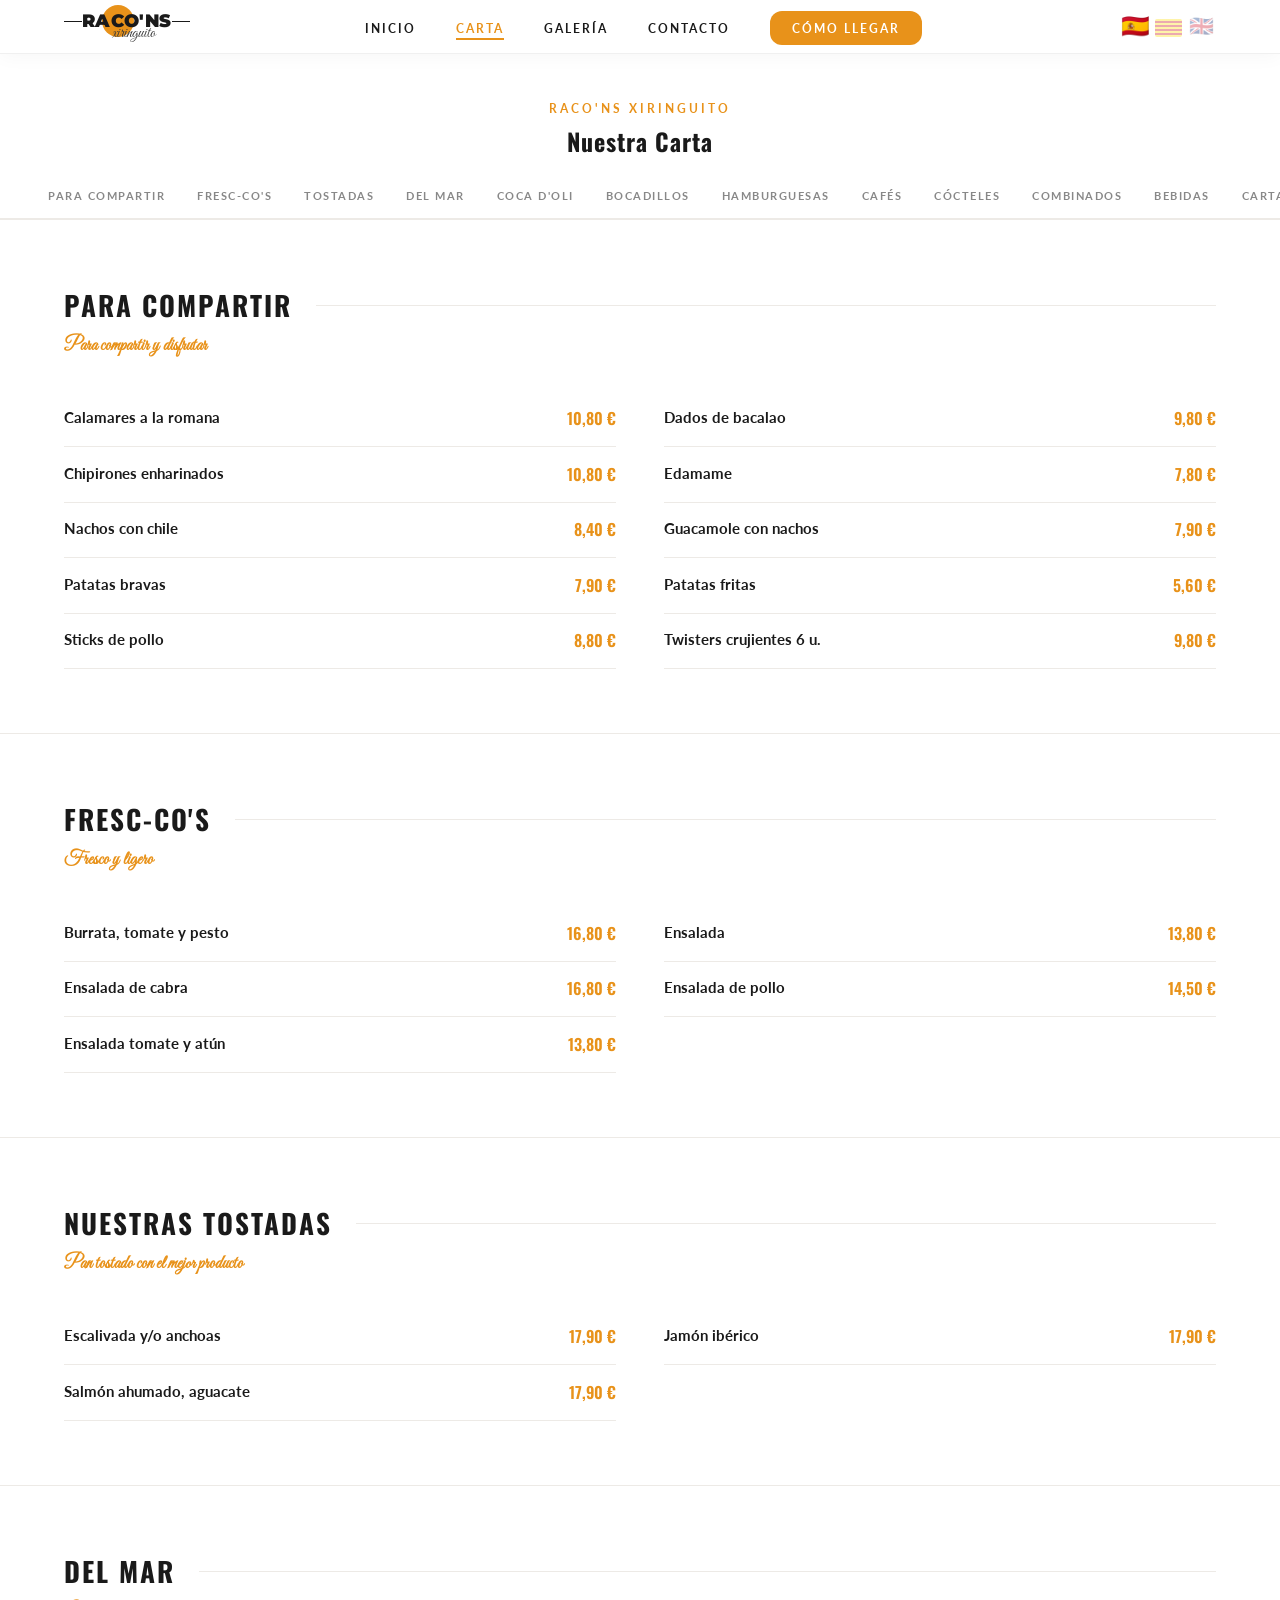
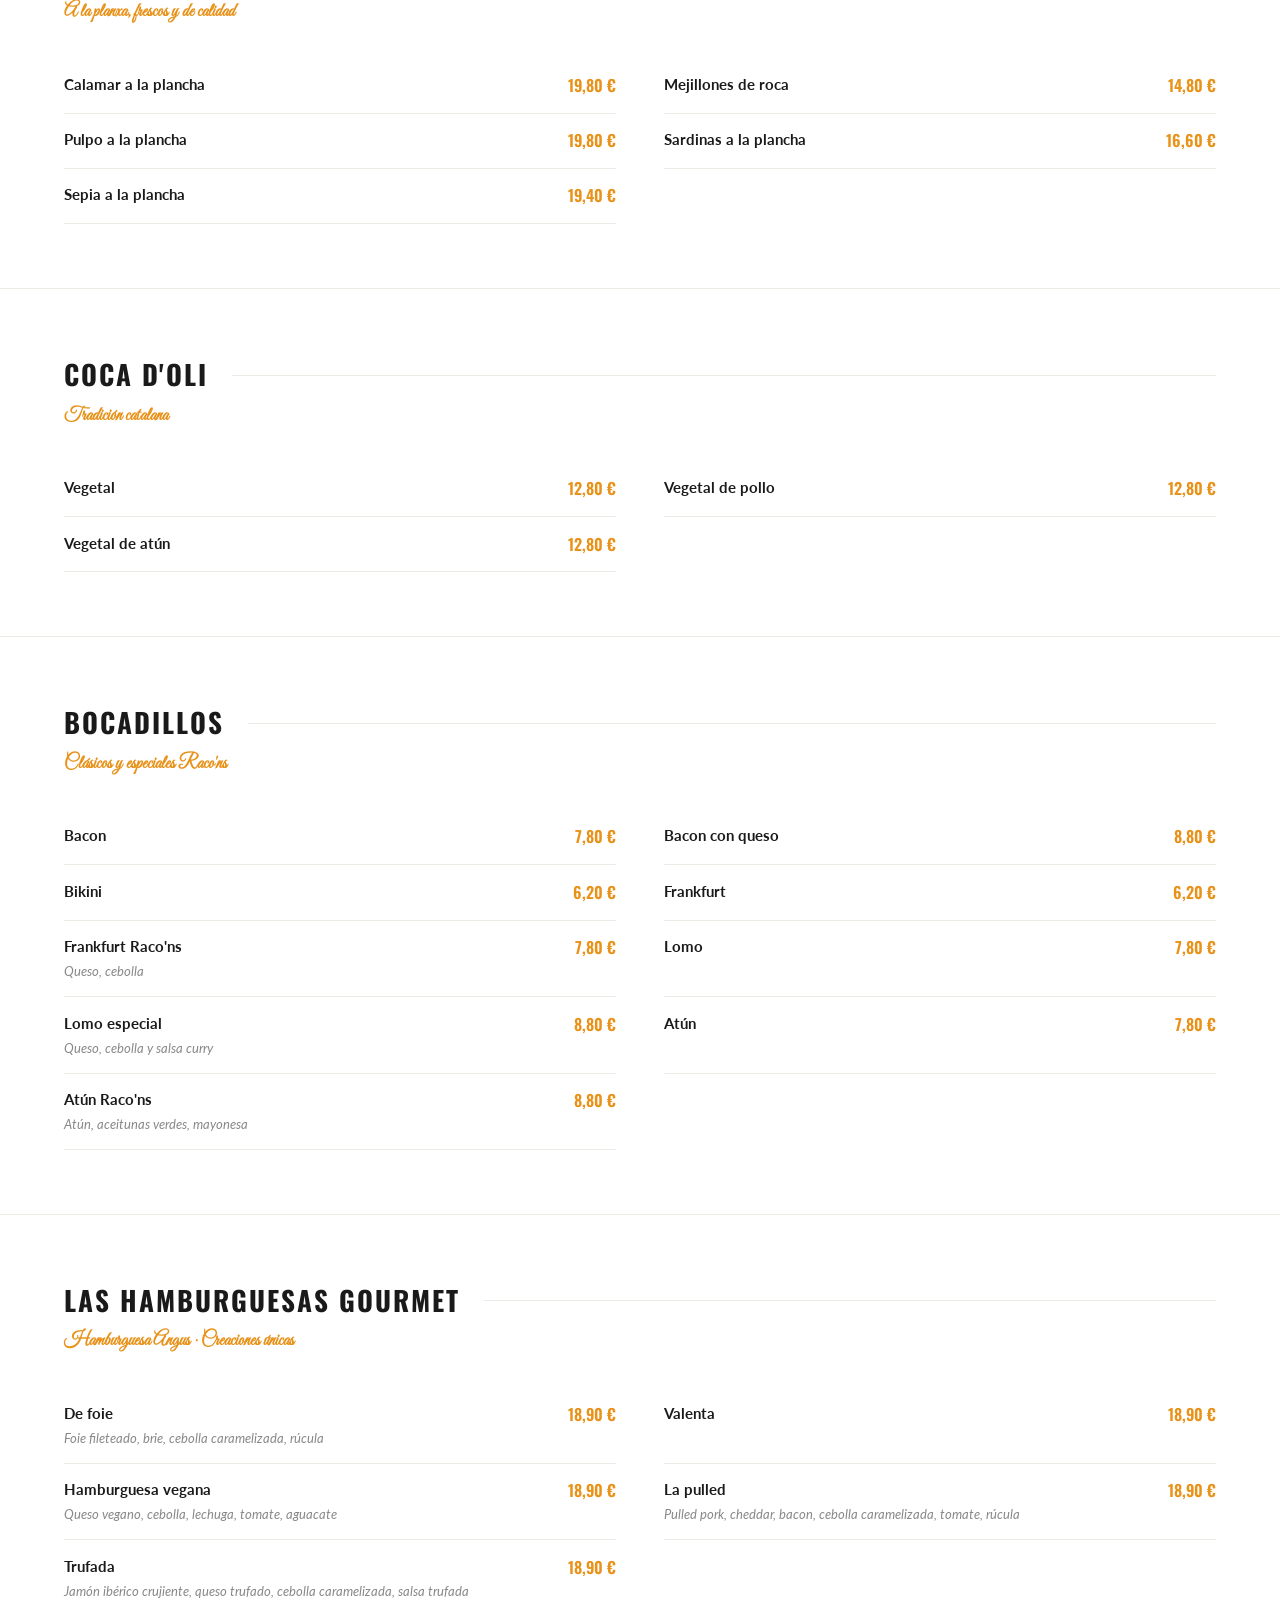
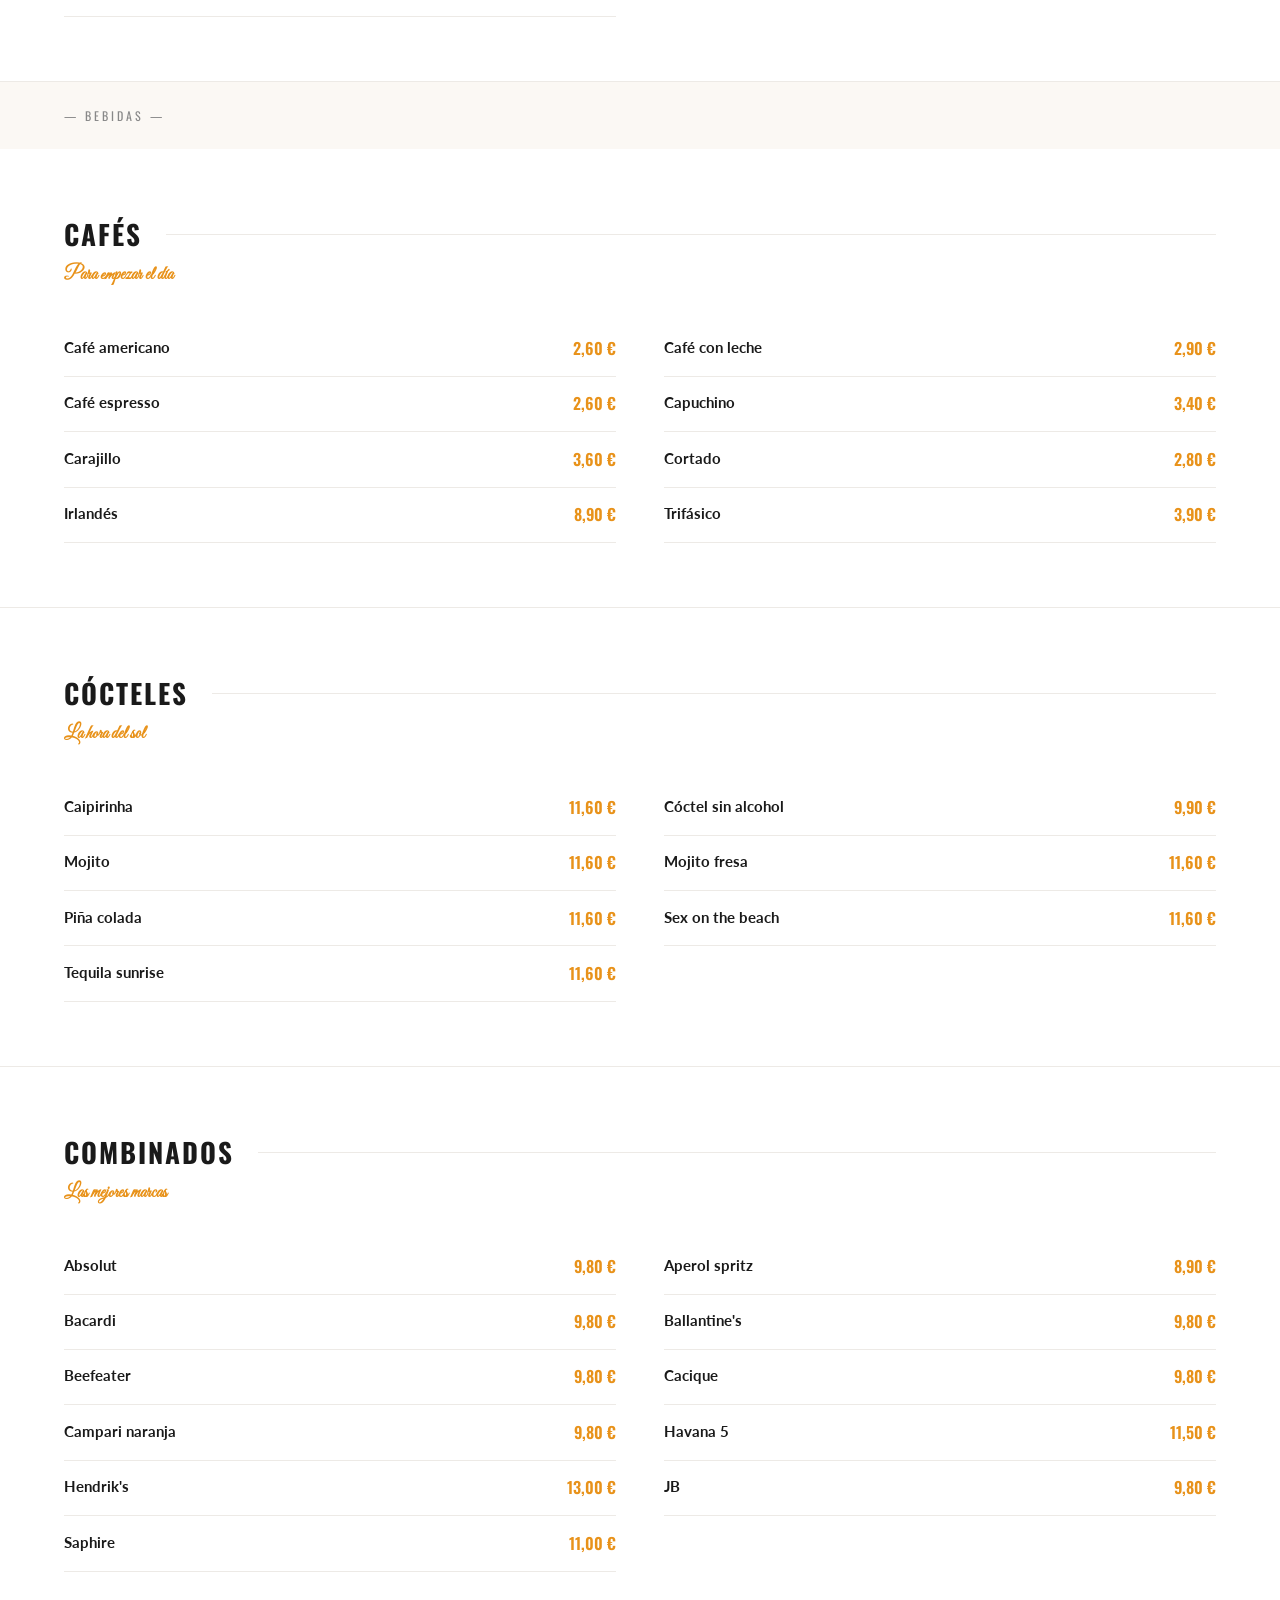
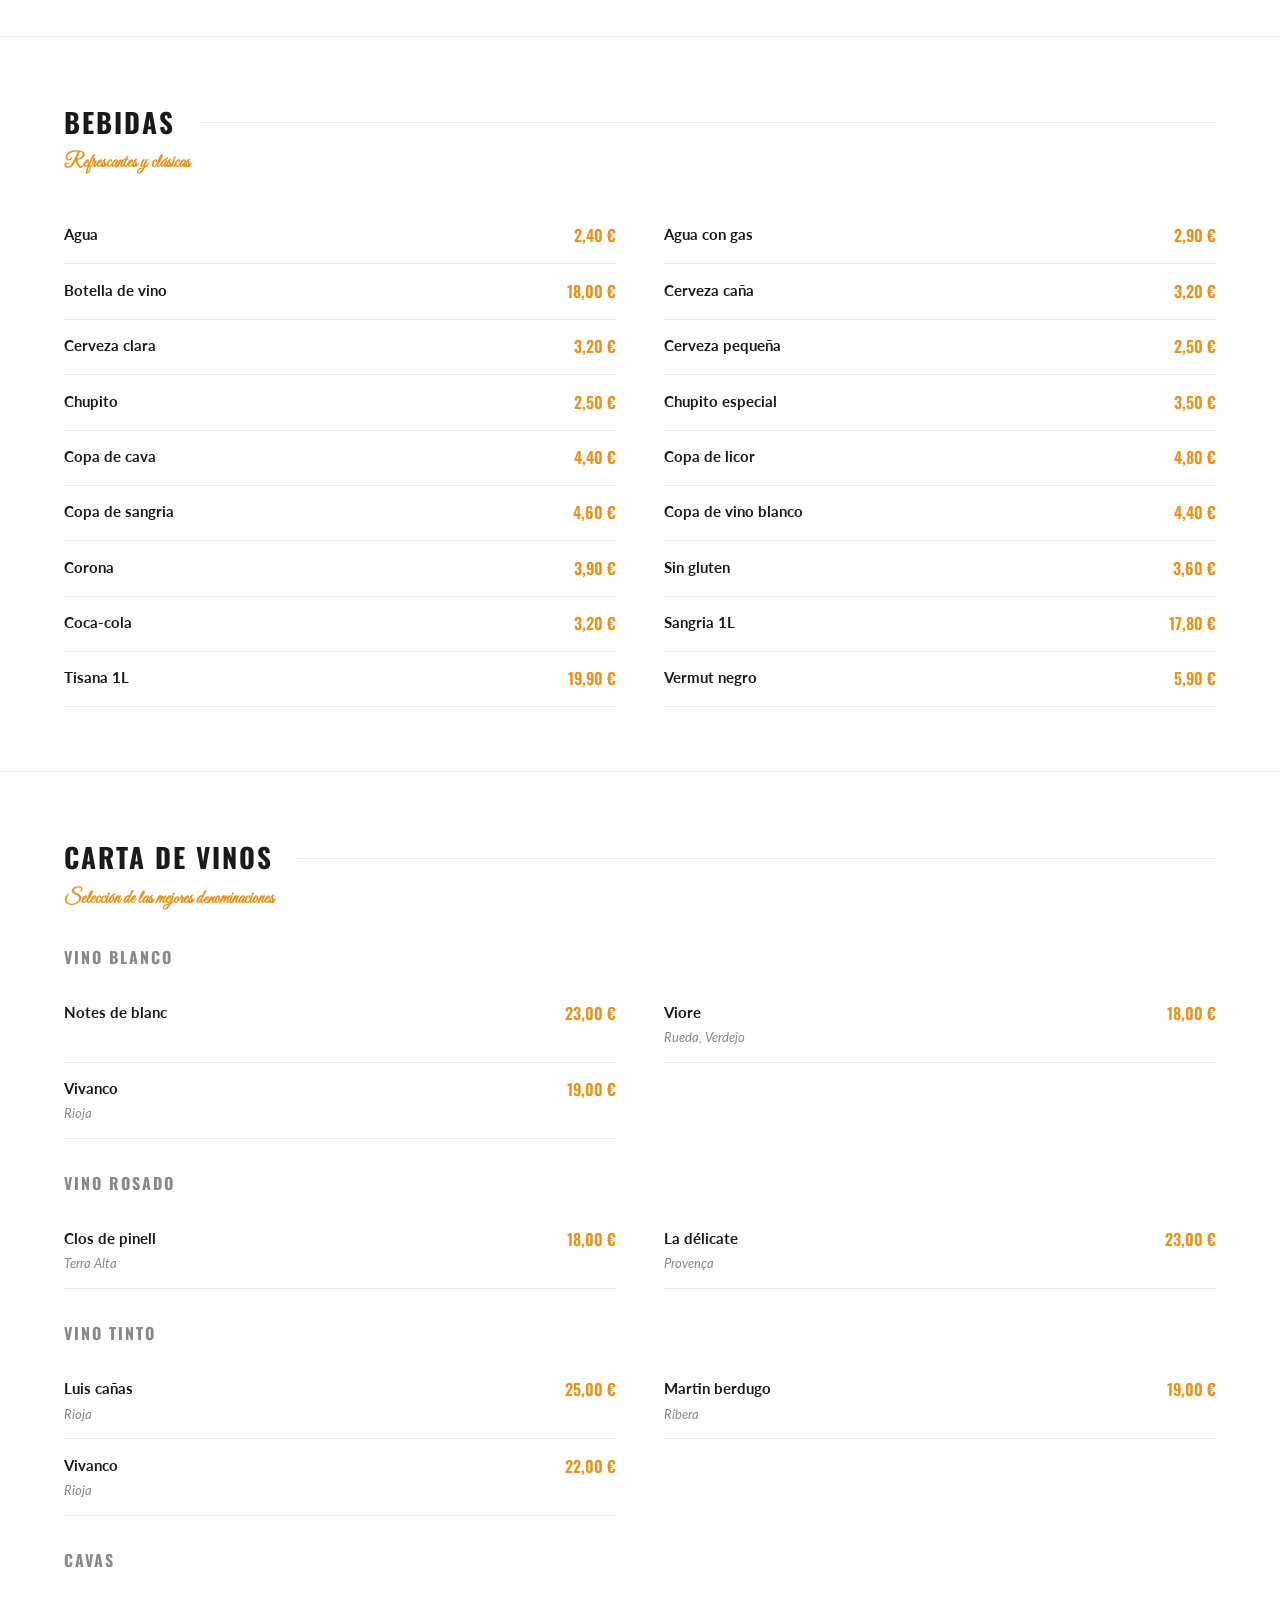
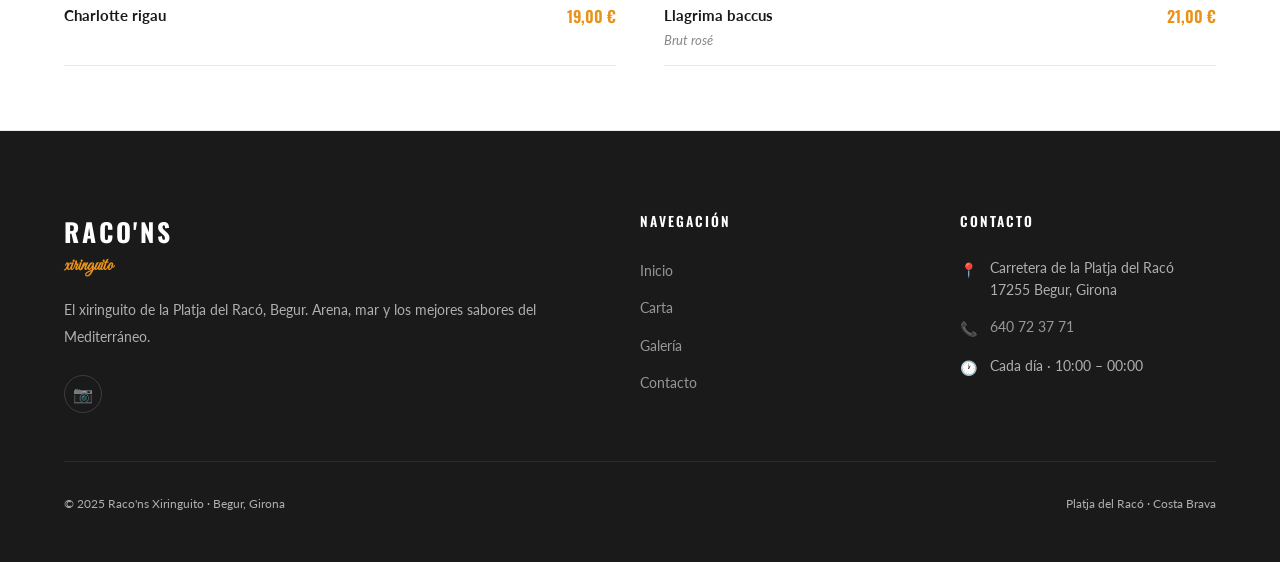
==== carta.html @ 947b493c "Initial commit — Raco'ns Xiringuito website 4-page static site: index, carta, galeria, contacto. ES/" ====
<!DOCTYPE html>
<html lang="es">
<head>
  <meta charset="UTF-8">
  <meta name="viewport" content="width=device-width, initial-scale=1.0">
  <title>Carta — Raco'ns Xiringuito · Begur</title>
  <meta name="description" content="Carta completa de Raco'ns Xiringuito. Del mar, hamburgueses gourmet, entrepans, còctels, vins i molt més.">
  <link rel="stylesheet" href="assets/css/styles.css">
  <link rel="icon" type="image/png" href="assets/img/logo.png">
</head>
<body data-page="carta">

  <!-- NAV -->
  <nav>
    <a href="index.html" class="nav-logo">
      <div class="logo-mark logo-mark-sm">
        <div class="lm-row">
          <span class="lm-line"></span>
          <span class="lm-name-wrap">
            <span class="lm-circle"></span>
            <span class="lm-name">RACO'NS</span>
          </span>
          <span class="lm-line"></span>
        </div>
        <span class="lm-sub">xiringuito</span>
      </div>
    </a>
    <ul class="nav-links">
      <li><a href="index.html" data-i18n="nav_inicio">Inicio</a></li>
      <li><a href="carta.html" class="active" data-i18n="nav_carta">Carta</a></li>
      <li><a href="galeria.html" data-i18n="nav_galeria">Galería</a></li>
      <li><a href="contacto.html" data-i18n="nav_contacto">Contacto</a></li>
      <li><a href="contacto.html" class="nav-cta" data-i18n="nav_llegar">Cómo llegar</a></li>
    </ul>
    <div class="lang-switcher">
      <button class="lang-btn active" data-lang="es" title="Español">🇪🇸</button>
      <button class="lang-btn" data-lang="ca" title="Català"><span class="flag-ca"></span></button>
      <button class="lang-btn" data-lang="en" title="English">🇬🇧</button>
    </div>
    <div class="hamburger">
      <span></span><span></span><span></span>
    </div>
  </nav>

  <!-- PAGE HEADER -->
  <div class="page-header">
    <span class="section-tag">Raco'ns Xiringuito</span>
    <h1 class="section-title" data-i18n="carta_title">Nuestra Carta</h1>
    <p class="section-desc" data-i18n="carta_desc">Cocina fresca, producto de calidad y el ambiente de la mejor playa de la Costa Brava.</p>
  </div>

  <!-- TABS -->
  <div class="carta-tabs-bar">
    <div class="carta-tabs-inner">
      <button class="carta-tab active" data-tab="compartir" data-i18n="tab_compartir">Para compartir</button>
      <button class="carta-tab" data-tab="frescos" data-i18n="tab_frescos">Fresc-co's</button>
      <button class="carta-tab" data-tab="torrades" data-i18n="tab_torrades">Tostadas</button>
      <button class="carta-tab" data-tab="del-mar" data-i18n="tab_delmar">Del Mar</button>
      <button class="carta-tab" data-tab="coca" data-i18n="tab_coca">Coca d'oli</button>
      <button class="carta-tab" data-tab="entrepans" data-i18n="tab_entrepans">Bocadillos</button>
      <button class="carta-tab" data-tab="hamburgueses" data-i18n="tab_hamburgueses">Hamburguesas</button>
      <button class="carta-tab" data-tab="cafes" data-i18n="tab_cafes">Cafés</button>
      <button class="carta-tab" data-tab="cocteles" data-i18n="tab_cocteles">Cócteles</button>
      <button class="carta-tab" data-tab="combinados" data-i18n="tab_combinados">Combinados</button>
      <button class="carta-tab" data-tab="bebidas" data-i18n="tab_bebidas">Bebidas</button>
      <button class="carta-tab" data-tab="vins" data-i18n="tab_vins">Carta de Vinos</button>
    </div>
  </div>

  <!-- CARTA BODY -->
  <div class="carta-body">

    <!-- PARA COMPARTIR -->
    <div class="carta-section" data-section="compartir" id="compartir">
      <div class="carta-section-header">
        <h2 class="carta-section-title" data-i18n="sec_compartir_title">Para compartir</h2>
        <p class="carta-section-sub" data-i18n="sec_compartir_sub">Para compartir y disfrutar</p>
      </div>
      <div class="carta-items">
        <div class="carta-item">
          <div class="carta-item-info"><p class="carta-item-name" data-i18n="fi_calamars_romana">Calamares a la romana</p></div>
          <span class="carta-item-price">10,80 €</span>
        </div>
        <div class="carta-item">
          <div class="carta-item-info"><p class="carta-item-name" data-i18n="fi_dados_bacalao">Dados de bacalao</p></div>
          <span class="carta-item-price">9,80 €</span>
        </div>
        <div class="carta-item">
          <div class="carta-item-info"><p class="carta-item-name" data-i18n="fi_chipirones">Chipirones enharinados</p></div>
          <span class="carta-item-price">10,80 €</span>
        </div>
        <div class="carta-item">
          <div class="carta-item-info"><p class="carta-item-name">Edamame</p></div>
          <span class="carta-item-price">7,80 €</span>
        </div>
        <div class="carta-item">
          <div class="carta-item-info"><p class="carta-item-name" data-i18n="fi_nachos_chile">Nachos con chile</p></div>
          <span class="carta-item-price">8,40 €</span>
        </div>
        <div class="carta-item">
          <div class="carta-item-info"><p class="carta-item-name" data-i18n="fi_guacamole">Guacamole con nachos</p></div>
          <span class="carta-item-price">7,90 €</span>
        </div>
        <div class="carta-item">
          <div class="carta-item-info"><p class="carta-item-name" data-i18n="fi_patates_braves">Patatas bravas</p></div>
          <span class="carta-item-price">7,90 €</span>
        </div>
        <div class="carta-item">
          <div class="carta-item-info"><p class="carta-item-name" data-i18n="fi_patates_fregides">Patatas fritas</p></div>
          <span class="carta-item-price">5,60 €</span>
        </div>
        <div class="carta-item">
          <div class="carta-item-info"><p class="carta-item-name" data-i18n="fi_sticks">Sticks de pollo</p></div>
          <span class="carta-item-price">8,80 €</span>
        </div>
        <div class="carta-item">
          <div class="carta-item-info"><p class="carta-item-name" data-i18n="fi_twisters">Twisters crujientes 6 u.</p></div>
          <span class="carta-item-price">9,80 €</span>
        </div>
      </div>
    </div>

    <!-- FRESC-CO'S -->
    <div class="carta-section" data-section="frescos" id="frescos">
      <div class="carta-section-header">
        <h2 class="carta-section-title" data-i18n="sec_frescos_title">Fresc-co's</h2>
        <p class="carta-section-sub" data-i18n="sec_frescos_sub">Fresco y ligero</p>
      </div>
      <div class="carta-items">
        <div class="carta-item">
          <div class="carta-item-info"><p class="carta-item-name" data-i18n="fi_burrata">Burrata, tomate y pesto</p></div>
          <span class="carta-item-price">16,80 €</span>
        </div>
        <div class="carta-item">
          <div class="carta-item-info"><p class="carta-item-name" data-i18n="fi_ensalada">Ensalada</p></div>
          <span class="carta-item-price">13,80 €</span>
        </div>
        <div class="carta-item">
          <div class="carta-item-info"><p class="carta-item-name" data-i18n="fi_ensalada_cabra">Ensalada de cabra</p></div>
          <span class="carta-item-price">16,80 €</span>
        </div>
        <div class="carta-item">
          <div class="carta-item-info"><p class="carta-item-name" data-i18n="fi_ensalada_pollo">Ensalada de pollo</p></div>
          <span class="carta-item-price">14,50 €</span>
        </div>
        <div class="carta-item">
          <div class="carta-item-info"><p class="carta-item-name" data-i18n="fi_ensalada_atun">Ensalada tomate y atún</p></div>
          <span class="carta-item-price">13,80 €</span>
        </div>
      </div>
    </div>

    <!-- TORRADES -->
    <div class="carta-section" data-section="torrades" id="torrades">
      <div class="carta-section-header">
        <h2 class="carta-section-title" data-i18n="sec_torrades_title">Nuestras tostadas</h2>
        <p class="carta-section-sub" data-i18n="sec_torrades_sub">Pan tostado con el mejor producto</p>
      </div>
      <div class="carta-items">
        <div class="carta-item">
          <div class="carta-item-info"><p class="carta-item-name" data-i18n="fi_escalivada">Escalivada y/o anchoas</p></div>
          <span class="carta-item-price">17,90 €</span>
        </div>
        <div class="carta-item">
          <div class="carta-item-info"><p class="carta-item-name" data-i18n="fi_pernil">Jamón ibérico</p></div>
          <span class="carta-item-price">17,90 €</span>
        </div>
        <div class="carta-item">
          <div class="carta-item-info"><p class="carta-item-name" data-i18n="fi_salmo">Salmón ahumado, aguacate</p></div>
          <span class="carta-item-price">17,90 €</span>
        </div>
      </div>
    </div>

    <!-- DEL MAR -->
    <div class="carta-section" data-section="del-mar" id="del-mar">
      <div class="carta-section-header">
        <h2 class="carta-section-title" data-i18n="sec_delmar_title">Del Mar</h2>
        <p class="carta-section-sub" data-i18n="sec_delmar_sub">A la planxa, frescos y de calidad</p>
      </div>
      <div class="carta-items">
        <div class="carta-item">
          <div class="carta-item-info"><p class="carta-item-name" data-i18n="fi_calamar_planxa">Calamar a la plancha</p></div>
          <span class="carta-item-price">19,80 €</span>
        </div>
        <div class="carta-item">
          <div class="carta-item-info"><p class="carta-item-name" data-i18n="fi_musclos">Mejillones de roca</p></div>
          <span class="carta-item-price">14,80 €</span>
        </div>
        <div class="carta-item">
          <div class="carta-item-info"><p class="carta-item-name" data-i18n="fi_pop">Pulpo a la plancha</p></div>
          <span class="carta-item-price">19,80 €</span>
        </div>
        <div class="carta-item">
          <div class="carta-item-info"><p class="carta-item-name" data-i18n="fi_sardines">Sardinas a la plancha</p></div>
          <span class="carta-item-price">16,60 €</span>
        </div>
        <div class="carta-item">
          <div class="carta-item-info"><p class="carta-item-name" data-i18n="fi_sepia">Sepia a la plancha</p></div>
          <span class="carta-item-price">19,40 €</span>
        </div>
      </div>
    </div>

    <!-- COCA D'OLI -->
    <div class="carta-section" data-section="coca" id="coca">
      <div class="carta-section-header">
        <h2 class="carta-section-title" data-i18n="sec_coca_title">Coca d'oli</h2>
        <p class="carta-section-sub" data-i18n="sec_coca_sub">Tradición catalana</p>
      </div>
      <div class="carta-items">
        <div class="carta-item">
          <div class="carta-item-info"><p class="carta-item-name">Vegetal</p></div>
          <span class="carta-item-price">12,80 €</span>
        </div>
        <div class="carta-item">
          <div class="carta-item-info"><p class="carta-item-name" data-i18n="fi_coca_pollastre">Vegetal de pollo</p></div>
          <span class="carta-item-price">12,80 €</span>
        </div>
        <div class="carta-item">
          <div class="carta-item-info"><p class="carta-item-name" data-i18n="fi_coca_atun">Vegetal de atún</p></div>
          <span class="carta-item-price">12,80 €</span>
        </div>
      </div>
    </div>

    <!-- BOCADILLOS -->
    <div class="carta-section" data-section="entrepans" id="entrepans">
      <div class="carta-section-header">
        <h2 class="carta-section-title" data-i18n="sec_entrepans_title">Bocadillos</h2>
        <p class="carta-section-sub" data-i18n="sec_entrepans_sub">Clásicos y especiales Raco'ns</p>
      </div>
      <div class="carta-items">
        <div class="carta-item">
          <div class="carta-item-info"><p class="carta-item-name" data-i18n="fi_baco">Bacon</p></div>
          <span class="carta-item-price">7,80 €</span>
        </div>
        <div class="carta-item">
          <div class="carta-item-info"><p class="carta-item-name" data-i18n="fi_baco_formatge">Bacon con queso</p></div>
          <span class="carta-item-price">8,80 €</span>
        </div>
        <div class="carta-item">
          <div class="carta-item-info"><p class="carta-item-name">Bikini</p></div>
          <span class="carta-item-price">6,20 €</span>
        </div>
        <div class="carta-item">
          <div class="carta-item-info"><p class="carta-item-name">Frankfurt</p></div>
          <span class="carta-item-price">6,20 €</span>
        </div>
        <div class="carta-item">
          <div class="carta-item-info">
            <p class="carta-item-name">Frankfurt Raco'ns</p>
            <p class="carta-item-desc" data-i18n="fd_frankfurt_racoons">Queso, cebolla</p>
          </div>
          <span class="carta-item-price">7,80 €</span>
        </div>
        <div class="carta-item">
          <div class="carta-item-info"><p class="carta-item-name" data-i18n="fi_llom">Lomo</p></div>
          <span class="carta-item-price">7,80 €</span>
        </div>
        <div class="carta-item">
          <div class="carta-item-info">
            <p class="carta-item-name" data-i18n="fi_llom_especial">Lomo especial</p>
            <p class="carta-item-desc" data-i18n="fd_llom_especial">Queso, cebolla y salsa curry</p>
          </div>
          <span class="carta-item-price">8,80 €</span>
        </div>
        <div class="carta-item">
          <div class="carta-item-info"><p class="carta-item-name" data-i18n="fi_tonyina">Atún</p></div>
          <span class="carta-item-price">7,80 €</span>
        </div>
        <div class="carta-item">
          <div class="carta-item-info">
            <p class="carta-item-name" data-i18n="fi_tonyina_racoons">Atún Raco'ns</p>
            <p class="carta-item-desc" data-i18n="fd_tonyina_racoons">Atún, aceitunas verdes, mayonesa</p>
          </div>
          <span class="carta-item-price">8,80 €</span>
        </div>
      </div>
    </div>

    <!-- HAMBURGUESAS GOURMET -->
    <div class="carta-section" data-section="hamburgueses" id="hamburgueses">
      <div class="carta-section-header">
        <h2 class="carta-section-title" data-i18n="sec_hamburgueses_title">Las hamburguesas gourmet</h2>
        <p class="carta-section-sub" data-i18n="sec_hamburgueses_sub">Hamburguesa Angus · Creaciones únicas</p>
      </div>
      <div class="carta-items">
        <div class="carta-item">
          <div class="carta-item-info">
            <p class="carta-item-name">De foie</p>
            <p class="carta-item-desc" data-i18n="fd_foie">Foie fileteado, brie, cebolla caramelizada, rúcula</p>
          </div>
          <span class="carta-item-price">18,90 €</span>
        </div>
        <div class="carta-item">
          <div class="carta-item-info"><p class="carta-item-name">Valenta</p></div>
          <span class="carta-item-price">18,90 €</span>
        </div>
        <div class="carta-item">
          <div class="carta-item-info">
            <p class="carta-item-name" data-i18n="fi_vegana">Hamburguesa vegana</p>
            <p class="carta-item-desc" data-i18n="fd_vegana">Queso vegano, cebolla, lechuga, tomate, aguacate</p>
          </div>
          <span class="carta-item-price">18,90 €</span>
        </div>
        <div class="carta-item">
          <div class="carta-item-info">
            <p class="carta-item-name">La pulled</p>
            <p class="carta-item-desc" data-i18n="fd_pulled">Pulled pork, cheddar, bacon, cebolla caramelizada, tomate, rúcula</p>
          </div>
          <span class="carta-item-price">18,90 €</span>
        </div>
        <div class="carta-item">
          <div class="carta-item-info">
            <p class="carta-item-name">Trufada</p>
            <p class="carta-item-desc" data-i18n="fd_trufada">Jamón ibérico crujiente, queso trufado, cebolla caramelizada, salsa trufada</p>
          </div>
          <span class="carta-item-price">18,90 €</span>
        </div>
      </div>
    </div>

    <!-- SEPARADOR -->
    <div class="carta-divider" data-i18n="carta_divider">— Bebidas —</div>

    <!-- CAFÉS -->
    <div class="carta-section" data-section="cafes" id="cafes">
      <div class="carta-section-header">
        <h2 class="carta-section-title" data-i18n="sec_cafes_title">Cafés</h2>
        <p class="carta-section-sub" data-i18n="sec_cafes_sub">Para empezar el día</p>
      </div>
      <div class="carta-items">
        <div class="carta-item">
          <div class="carta-item-info"><p class="carta-item-name">Café americano</p></div>
          <span class="carta-item-price">2,60 €</span>
        </div>
        <div class="carta-item">
          <div class="carta-item-info"><p class="carta-item-name" data-i18n="fi_cafe_leche">Café con leche</p></div>
          <span class="carta-item-price">2,90 €</span>
        </div>
        <div class="carta-item">
          <div class="carta-item-info"><p class="carta-item-name">Café espresso</p></div>
          <span class="carta-item-price">2,60 €</span>
        </div>
        <div class="carta-item">
          <div class="carta-item-info"><p class="carta-item-name" data-i18n="fi_capuchino">Capuchino</p></div>
          <span class="carta-item-price">3,40 €</span>
        </div>
        <div class="carta-item">
          <div class="carta-item-info"><p class="carta-item-name">Carajillo</p></div>
          <span class="carta-item-price">3,60 €</span>
        </div>
        <div class="carta-item">
          <div class="carta-item-info"><p class="carta-item-name">Cortado</p></div>
          <span class="carta-item-price">2,80 €</span>
        </div>
        <div class="carta-item">
          <div class="carta-item-info"><p class="carta-item-name" data-i18n="fi_irlandes">Irlandés</p></div>
          <span class="carta-item-price">8,90 €</span>
        </div>
        <div class="carta-item">
          <div class="carta-item-info"><p class="carta-item-name" data-i18n="fi_trifasic">Trifásico</p></div>
          <span class="carta-item-price">3,90 €</span>
        </div>
      </div>
    </div>

    <!-- CÓCTELES -->
    <div class="carta-section" data-section="cocteles" id="cocteles">
      <div class="carta-section-header">
        <h2 class="carta-section-title" data-i18n="sec_cocteles_title">Cócteles</h2>
        <p class="carta-section-sub" data-i18n="sec_cocteles_sub">La hora del sol</p>
      </div>
      <div class="carta-items">
        <div class="carta-item">
          <div class="carta-item-info"><p class="carta-item-name">Caipirinha</p></div>
          <span class="carta-item-price">11,60 €</span>
        </div>
        <div class="carta-item">
          <div class="carta-item-info"><p class="carta-item-name" data-i18n="fi_coctel_sa">Cóctel sin alcohol</p></div>
          <span class="carta-item-price">9,90 €</span>
        </div>
        <div class="carta-item">
          <div class="carta-item-info"><p class="carta-item-name">Mojito</p></div>
          <span class="carta-item-price">11,60 €</span>
        </div>
        <div class="carta-item">
          <div class="carta-item-info"><p class="carta-item-name" data-i18n="fi_mojito_fresa">Mojito fresa</p></div>
          <span class="carta-item-price">11,60 €</span>
        </div>
        <div class="carta-item">
          <div class="carta-item-info"><p class="carta-item-name">Piña colada</p></div>
          <span class="carta-item-price">11,60 €</span>
        </div>
        <div class="carta-item">
          <div class="carta-item-info"><p class="carta-item-name">Sex on the beach</p></div>
          <span class="carta-item-price">11,60 €</span>
        </div>
        <div class="carta-item">
          <div class="carta-item-info"><p class="carta-item-name">Tequila sunrise</p></div>
          <span class="carta-item-price">11,60 €</span>
        </div>
      </div>
    </div>

    <!-- COMBINADOS -->
    <div class="carta-section" data-section="combinados" id="combinados">
      <div class="carta-section-header">
        <h2 class="carta-section-title" data-i18n="sec_combinados_title">Combinados</h2>
        <p class="carta-section-sub" data-i18n="sec_combinados_sub">Las mejores marcas</p>
      </div>
      <div class="carta-items">
        <div class="carta-item">
          <div class="carta-item-info"><p class="carta-item-name">Absolut</p></div>
          <span class="carta-item-price">9,80 €</span>
        </div>
        <div class="carta-item">
          <div class="carta-item-info"><p class="carta-item-name">Aperol spritz</p></div>
          <span class="carta-item-price">8,90 €</span>
        </div>
        <div class="carta-item">
          <div class="carta-item-info"><p class="carta-item-name">Bacardi</p></div>
          <span class="carta-item-price">9,80 €</span>
        </div>
        <div class="carta-item">
          <div class="carta-item-info"><p class="carta-item-name">Ballantine's</p></div>
          <span class="carta-item-price">9,80 €</span>
        </div>
        <div class="carta-item">
          <div class="carta-item-info"><p class="carta-item-name">Beefeater</p></div>
          <span class="carta-item-price">9,80 €</span>
        </div>
        <div class="carta-item">
          <div class="carta-item-info"><p class="carta-item-name">Cacique</p></div>
          <span class="carta-item-price">9,80 €</span>
        </div>
        <div class="carta-item">
          <div class="carta-item-info"><p class="carta-item-name" data-i18n="fi_campari">Campari naranja</p></div>
          <span class="carta-item-price">9,80 €</span>
        </div>
        <div class="carta-item">
          <div class="carta-item-info"><p class="carta-item-name">Havana 5</p></div>
          <span class="carta-item-price">11,50 €</span>
        </div>
        <div class="carta-item">
          <div class="carta-item-info"><p class="carta-item-name">Hendrik's</p></div>
          <span class="carta-item-price">13,00 €</span>
        </div>
        <div class="carta-item">
          <div class="carta-item-info"><p class="carta-item-name">JB</p></div>
          <span class="carta-item-price">9,80 €</span>
        </div>
        <div class="carta-item">
          <div class="carta-item-info"><p class="carta-item-name">Saphire</p></div>
          <span class="carta-item-price">11,00 €</span>
        </div>
      </div>
    </div>

    <!-- BEBIDAS -->
    <div class="carta-section" data-section="bebidas" id="bebidas">
      <div class="carta-section-header">
        <h2 class="carta-section-title" data-i18n="sec_bebidas_title">Bebidas</h2>
        <p class="carta-section-sub" data-i18n="sec_bebidas_sub">Refrescantes y clásicas</p>
      </div>
      <div class="carta-items">
        <div class="carta-item">
          <div class="carta-item-info"><p class="carta-item-name" data-i18n="fi_agua">Agua</p></div>
          <span class="carta-item-price">2,40 €</span>
        </div>
        <div class="carta-item">
          <div class="carta-item-info"><p class="carta-item-name" data-i18n="fi_agua_gas">Agua con gas</p></div>
          <span class="carta-item-price">2,90 €</span>
        </div>
        <div class="carta-item">
          <div class="carta-item-info"><p class="carta-item-name" data-i18n="fi_botella_vino">Botella de vino</p></div>
          <span class="carta-item-price">18,00 €</span>
        </div>
        <div class="carta-item">
          <div class="carta-item-info"><p class="carta-item-name" data-i18n="fi_cerveza_canya">Cerveza caña</p></div>
          <span class="carta-item-price">3,20 €</span>
        </div>
        <div class="carta-item">
          <div class="carta-item-info"><p class="carta-item-name" data-i18n="fi_cerveza_clara">Cerveza clara</p></div>
          <span class="carta-item-price">3,20 €</span>
        </div>
        <div class="carta-item">
          <div class="carta-item-info"><p class="carta-item-name" data-i18n="fi_cerveza_pequena">Cerveza pequeña</p></div>
          <span class="carta-item-price">2,50 €</span>
        </div>
        <div class="carta-item">
          <div class="carta-item-info"><p class="carta-item-name" data-i18n="fi_chupito">Chupito</p></div>
          <span class="carta-item-price">2,50 €</span>
        </div>
        <div class="carta-item">
          <div class="carta-item-info"><p class="carta-item-name" data-i18n="fi_chupito_especial">Chupito especial</p></div>
          <span class="carta-item-price">3,50 €</span>
        </div>
        <div class="carta-item">
          <div class="carta-item-info"><p class="carta-item-name">Copa de cava</p></div>
          <span class="carta-item-price">4,40 €</span>
        </div>
        <div class="carta-item">
          <div class="carta-item-info"><p class="carta-item-name">Copa de licor</p></div>
          <span class="carta-item-price">4,80 €</span>
        </div>
        <div class="carta-item">
          <div class="carta-item-info"><p class="carta-item-name">Copa de sangria</p></div>
          <span class="carta-item-price">4,60 €</span>
        </div>
        <div class="carta-item">
          <div class="carta-item-info"><p class="carta-item-name" data-i18n="fi_copa_vi">Copa de vino blanco</p></div>
          <span class="carta-item-price">4,40 €</span>
        </div>
        <div class="carta-item">
          <div class="carta-item-info"><p class="carta-item-name">Corona</p></div>
          <span class="carta-item-price">3,90 €</span>
        </div>
        <div class="carta-item">
          <div class="carta-item-info"><p class="carta-item-name" data-i18n="fi_sin_gluten">Sin gluten</p></div>
          <span class="carta-item-price">3,60 €</span>
        </div>
        <div class="carta-item">
          <div class="carta-item-info"><p class="carta-item-name">Coca-cola</p></div>
          <span class="carta-item-price">3,20 €</span>
        </div>
        <div class="carta-item">
          <div class="carta-item-info"><p class="carta-item-name">Sangria 1L</p></div>
          <span class="carta-item-price">17,80 €</span>
        </div>
        <div class="carta-item">
          <div class="carta-item-info"><p class="carta-item-name" data-i18n="fi_tisana">Tisana 1L</p></div>
          <span class="carta-item-price">19,90 €</span>
        </div>
        <div class="carta-item">
          <div class="carta-item-info"><p class="carta-item-name" data-i18n="fi_vermut">Vermut negro</p></div>
          <span class="carta-item-price">5,90 €</span>
        </div>
      </div>
    </div>

    <!-- CARTA DE VINOS -->
    <div class="carta-section" data-section="vins" id="vins">
      <div class="carta-section-header">
        <h2 class="carta-section-title" data-i18n="sec_vins_title">Carta de Vinos</h2>
        <p class="carta-section-sub" data-i18n="sec_vins_sub">Selección de las mejores denominaciones</p>
      </div>

      <h3 style="font-family:'Oswald',sans-serif;font-size:1rem;letter-spacing:2px;text-transform:uppercase;color:var(--gray);margin-bottom:1rem;" data-i18n="wine_blanco">Vino Blanco</h3>
      <div class="carta-items" style="margin-bottom:2rem;">
        <div class="carta-item">
          <div class="carta-item-info"><p class="carta-item-name">Notes de blanc</p></div>
          <span class="carta-item-price">23,00 €</span>
        </div>
        <div class="carta-item">
          <div class="carta-item-info">
            <p class="carta-item-name">Viore</p>
            <p class="carta-item-desc">Rueda, Verdejo</p>
          </div>
          <span class="carta-item-price">18,00 €</span>
        </div>
        <div class="carta-item">
          <div class="carta-item-info">
            <p class="carta-item-name">Vivanco</p>
            <p class="carta-item-desc">Rioja</p>
          </div>
          <span class="carta-item-price">19,00 €</span>
        </div>
      </div>

      <h3 style="font-family:'Oswald',sans-serif;font-size:1rem;letter-spacing:2px;text-transform:uppercase;color:var(--gray);margin-bottom:1rem;" data-i18n="wine_rosado">Vino Rosado</h3>
      <div class="carta-items" style="margin-bottom:2rem;">
        <div class="carta-item">
          <div class="carta-item-info">
            <p class="carta-item-name">Clos de pinell</p>
            <p class="carta-item-desc">Terra Alta</p>
          </div>
          <span class="carta-item-price">18,00 €</span>
        </div>
        <div class="carta-item">
          <div class="carta-item-info">
            <p class="carta-item-name">La délicate</p>
            <p class="carta-item-desc">Provença</p>
          </div>
          <span class="carta-item-price">23,00 €</span>
        </div>
      </div>

      <h3 style="font-family:'Oswald',sans-serif;font-size:1rem;letter-spacing:2px;text-transform:uppercase;color:var(--gray);margin-bottom:1rem;" data-i18n="wine_tinto">Vino Tinto</h3>
      <div class="carta-items" style="margin-bottom:2rem;">
        <div class="carta-item">
          <div class="carta-item-info">
            <p class="carta-item-name">Luis cañas</p>
            <p class="carta-item-desc">Rioja</p>
          </div>
          <span class="carta-item-price">25,00 €</span>
        </div>
        <div class="carta-item">
          <div class="carta-item-info">
            <p class="carta-item-name">Martin berdugo</p>
            <p class="carta-item-desc">Ribera</p>
          </div>
          <span class="carta-item-price">19,00 €</span>
        </div>
        <div class="carta-item">
          <div class="carta-item-info">
            <p class="carta-item-name">Vivanco</p>
            <p class="carta-item-desc">Rioja</p>
          </div>
          <span class="carta-item-price">22,00 €</span>
        </div>
      </div>

      <h3 style="font-family:'Oswald',sans-serif;font-size:1rem;letter-spacing:2px;text-transform:uppercase;color:var(--gray);margin-bottom:1rem;" data-i18n="wine_cavas">Cavas</h3>
      <div class="carta-items">
        <div class="carta-item">
          <div class="carta-item-info"><p class="carta-item-name">Charlotte rigau</p></div>
          <span class="carta-item-price">19,00 €</span>
        </div>
        <div class="carta-item">
          <div class="carta-item-info">
            <p class="carta-item-name">Llagrima baccus</p>
            <p class="carta-item-desc">Brut rosé</p>
          </div>
          <span class="carta-item-price">21,00 €</span>
        </div>
      </div>
    </div>

  </div>

  <!-- FOOTER -->
  <footer>
    <div class="footer-grid">
      <div class="footer-brand">
        <span class="footer-logo-text">RACO'NS</span>
        <span class="footer-logo-sub">xiringuito</span>
        <p class="footer-desc" data-i18n="footer_desc">El xiringuito de la Platja del Racó, Begur. Arena, mar y los mejores sabores del Mediterráneo.</p>
        <div class="footer-social">
          <a href="https://www.instagram.com/raconsxiringuito/" target="_blank" rel="noopener" title="Instagram">&#128247;</a>
        </div>
      </div>
      <div>
        <p class="footer-heading" data-i18n="footer_nav_heading">Navegación</p>
        <ul class="footer-links">
          <li><a href="index.html" data-i18n="nav_inicio">Inicio</a></li>
          <li><a href="carta.html" data-i18n="nav_carta">Carta</a></li>
          <li><a href="galeria.html" data-i18n="nav_galeria">Galería</a></li>
          <li><a href="contacto.html" data-i18n="nav_contacto">Contacto</a></li>
        </ul>
      </div>
      <div>
        <p class="footer-heading" data-i18n="footer_contact_heading">Contacto</p>
        <div class="footer-info">
          <div class="footer-info-item">
            <span class="icon">📍</span>
            <span>Carretera de la Platja del Racó<br>17255 Begur, Girona</span>
          </div>
          <div class="footer-info-item">
            <span class="icon">📞</span>
            <a href="tel:+34640723771">640 72 37 71</a>
          </div>
          <div class="footer-info-item">
            <span class="icon">🕐</span>
            <span data-i18n="footer_hours">Cada día · 10:00 – 00:00</span>
          </div>
        </div>
      </div>
    </div>
    <div class="footer-bottom">
      <span>© 2025 Raco'ns Xiringuito · Begur, Girona</span>
      <span>Platja del Racó · Costa Brava</span>
    </div>
  </footer>

  <script src="assets/js/translations.js"></script>
  <script src="assets/js/main.js"></script>
</body>
</html>
---- assets/css/styles.css ----
@import url('https://fonts.googleapis.com/css2?family=Oswald:wght@400;600;700&family=Montserrat:wght@800;900&family=Great+Vibes&family=Lato:ital,wght@0,300;0,400;0,700;1,300&display=swap');

:root {
  --orange: #E8921A;
  --orange-light: #F5B547;
  --orange-dark: #C47A10;
  --black: #1A1A1A;
  --dark: #2C2C2C;
  --gray: #888;
  --light-gray: #EDEAE6;
  --cream: #FBF8F4;
  --white: #FFFFFF;
  --transition: all 0.3s ease;
}

* { margin: 0; padding: 0; box-sizing: border-box; }
html { scroll-behavior: smooth; }

body {
  font-family: 'Lato', sans-serif;
  color: var(--black);
  background: var(--white);
  line-height: 1.6;
}

/* ========================
   NAVIGATION
======================== */
nav {
  position: fixed;
  top: 0; left: 0; right: 0;
  z-index: 1000;
  display: flex;
  align-items: center;
  justify-content: space-between;
  padding: 0.75rem 4rem;
  background: rgba(255,255,255,0.97);
  backdrop-filter: blur(16px);
  border-bottom: 1px solid rgba(0,0,0,0.06);
  transition: var(--transition);
  box-shadow: 0 2px 20px rgba(0,0,0,0.04);
}

.nav-logo {
  text-decoration: none;
  display: flex;
  align-items: center;
}

.nav-logo-img {
  height: 52px;
  width: auto;
  display: block;
}

.nav-logo .logo-name {
  font-family: 'Oswald', sans-serif;
  font-weight: 700;
  font-size: 1.3rem;
  letter-spacing: 3px;
  color: var(--black);
}

.nav-logo .logo-sub {
  font-family: 'Great Vibes', cursive;
  font-size: 0.95rem;
  color: var(--orange);
  font-weight: 600;
}

.nav-links {
  display: flex;
  gap: 2.5rem;
  list-style: none;
  align-items: center;
}

.nav-links a {
  text-decoration: none;
  font-family: 'Lato', sans-serif;
  font-weight: 700;
  font-size: 0.78rem;
  letter-spacing: 2px;
  text-transform: uppercase;
  color: var(--black);
  transition: var(--transition);
  position: relative;
}

.nav-links a::after {
  content: '';
  position: absolute;
  bottom: -4px; left: 0;
  width: 0; height: 2px;
  background: var(--orange);
  transition: var(--transition);
}

.nav-links a:hover,
.nav-links a.active { color: var(--orange); }
.nav-links a:hover::after,
.nav-links a.active::after { width: 100%; }

.nav-cta {
  background: var(--orange) !important;
  color: var(--white) !important;
  padding: 0.6rem 1.4rem;
  border-radius: 12px;
}
.nav-cta:hover { background: var(--orange-dark) !important; }
.nav-cta::after { display: none !important; }

/* Language switcher */
.lang-switcher {
  display: flex;
  align-items: center;
  gap: 0.25rem;
  margin-left: 1.5rem;
}
.lang-btn {
  background: none;
  border: none;
  font-size: 1.25rem;
  cursor: pointer;
  padding: 0.15rem 0.1rem;
  line-height: 1;
  opacity: 0.35;
  transition: opacity 0.2s ease, transform 0.2s ease;
  border-radius: 4px;
}
.lang-btn:hover { opacity: 0.7; transform: scale(1.1); }
.lang-btn.active { opacity: 1; transform: scale(1.15); }

/* Bandera Catalunya CSS (Senyera: 4 franjes vermelles sobre groc) */
.flag-ca {
  display: inline-block;
  width: 1.35em;
  height: 0.9em;
  border-radius: 2px;
  vertical-align: middle;
  background: repeating-linear-gradient(
    180deg,
    #FCDD09 0,      #FCDD09 11.1%,
    #C60B1E 11.1%,  #C60B1E 22.2%,
    #FCDD09 22.2%,  #FCDD09 33.3%,
    #C60B1E 33.3%,  #C60B1E 44.4%,
    #FCDD09 44.4%,  #FCDD09 55.5%,
    #C60B1E 55.5%,  #C60B1E 66.6%,
    #FCDD09 66.6%,  #FCDD09 77.7%,
    #C60B1E 77.7%,  #C60B1E 88.8%,
    #FCDD09 88.8%,  #FCDD09 100%
  );
}

.hamburger {
  display: none;
  flex-direction: column;
  gap: 5px;
  cursor: pointer;
  z-index: 1001;
  padding: 4px;
}
.hamburger span {
  width: 24px; height: 2px;
  background: var(--black);
  transition: var(--transition);
  display: block;
}
.hamburger.active span:nth-child(1) { transform: rotate(45deg) translate(5px, 5px); }
.hamburger.active span:nth-child(2) { opacity: 0; }
.hamburger.active span:nth-child(3) { transform: rotate(-45deg) translate(5px, -5px); }

/* ========================
   LOGO MARK (CSS — fiel al original)
   Estructura:
     .logo-mark
       .lm-row
         .lm-line
         .lm-name-wrap   ← círculo absoluto dentro aquí
           .lm-circle
           .lm-name (RACO'NS)
         .lm-line
       .lm-sub (xiringuito) ← debajo del row
======================== */
.logo-mark {
  display: inline-block;
  line-height: 1;
  user-select: none;
}

.logo-mark .lm-row {
  display: flex;
  align-items: center;
}

.logo-mark .lm-line {
  display: block;
  height: 1px;
  background: var(--black);
  flex-shrink: 0;
}

/* El wrapper del nombre contiene el círculo absolutamente */
.logo-mark .lm-name-wrap {
  position: relative;
  display: inline-block;
}

/* Círculo — detrás del texto, centrado en zona "O'NS" */
.logo-mark .lm-circle {
  position: absolute;
  background: var(--orange);
  border-radius: 50%;
  z-index: 0;
  /* horizontal: empieza en ~40% del texto (zona de la O) */
  /* vertical: centrado y sobresale arriba y abajo */
  left: 40%;
  top: 50%;
}

.logo-mark .lm-name {
  font-family: 'Montserrat', sans-serif;
  font-weight: 900;
  color: var(--black);
  letter-spacing: 0.02em;
  position: relative;
  z-index: 1;
  display: block;
}

/* xiringuito — debajo, desplazado bajo el círculo */
.logo-mark .lm-sub {
  font-family: 'Great Vibes', cursive;
  color: #3a3a3a;
  display: block;
  position: relative;
  z-index: 1;
  line-height: 1;
}

/* ── Tamaño NAV (sm) ── */
.logo-mark-sm .lm-line  { width: 18px; }
.logo-mark-sm .lm-name  { font-size: 1.15rem; }
.logo-mark-sm .lm-circle {
  width: 32px; height: 32px;
  transform: translate(-50%, -50%);
}
.logo-mark-sm .lm-sub {
  font-size: 1rem;
  margin-top: -0.35em;
  padding-left: 38%;   /* alineado bajo el círculo */
}

/* ── Tamaño HERO (lg) ── */
.logo-mark-lg .lm-line  { width: clamp(35px, 5vw, 65px); }
.logo-mark-lg .lm-name  { font-size: clamp(2.6rem, 6.5vw, 4.5rem); }
.logo-mark-lg .lm-circle {
  width: clamp(90px, 13vw, 130px);
  height: clamp(90px, 13vw, 130px);
  transform: translate(-50%, -50%);
}
.logo-mark-lg .lm-sub {
  font-size: clamp(1.5rem, 3.5vw, 2.5rem);
  margin-top: -0.4em;
  padding-left: 32%;   /* alineado bajo el círculo */
}

/* ========================
   HERO
======================== */
.hero {
  min-height: 100vh;
  display: flex;
  flex-direction: column;
  align-items: center;
  justify-content: center;
  text-align: center;
  background: var(--white);
  padding: 120px 2rem 6rem;
  position: relative;
  overflow: hidden;
}

/* Decorative orange arc bottom */
.hero::after {
  content: '';
  position: absolute;
  bottom: -1px;
  left: 0; right: 0;
  height: 80px;
  background: var(--cream);
  clip-path: ellipse(60% 100% at 50% 100%);
}

.hero-logo-wrap {
  margin-bottom: 2.5rem;
}

.hero-logo-img {
  max-width: min(340px, 80vw);
  width: 100%;
  height: auto;
  display: block;
  margin: 0 auto;
}

.hero-tag {
  display: inline-block;
  font-size: 0.72rem;
  font-weight: 700;
  letter-spacing: 4px;
  text-transform: uppercase;
  color: var(--orange);
  margin-bottom: 1.25rem;
}

.hero-desc {
  font-size: 1.1rem;
  font-weight: 300;
  color: var(--gray);
  max-width: 420px;
  margin: 0 auto 2.5rem;
  line-height: 1.9;
}

.hero-btns {
  display: flex;
  gap: 1rem;
  justify-content: center;
  flex-wrap: wrap;
}

.btn-outline-dark {
  border: 2px solid var(--black);
  color: var(--black);
  background: transparent;
}
.btn-outline-dark:hover {
  background: var(--black);
  color: var(--white);
  transform: translateY(-2px);
}

.hero-scroll {
  position: absolute;
  bottom: 2.5rem;
  left: 50%;
  transform: translateX(-50%);
  color: var(--gray);
  font-size: 0.65rem;
  letter-spacing: 3px;
  text-transform: uppercase;
  display: flex;
  flex-direction: column;
  align-items: center;
  gap: 0.5rem;
  animation: bounce 2.5s infinite;
  z-index: 1;
}
.hero-scroll::before { content: '↓'; font-size: 1rem; color: var(--orange); }

@keyframes bounce {
  0%, 100% { transform: translateX(-50%) translateY(0); }
  50% { transform: translateX(-50%) translateY(8px); }
}

/* ========================
   BUTTONS
======================== */
.btn {
  display: inline-block;
  padding: 0.95rem 2.5rem;
  font-family: 'Lato', sans-serif;
  font-weight: 700;
  font-size: 0.78rem;
  letter-spacing: 2px;
  text-transform: uppercase;
  text-decoration: none;
  transition: var(--transition);
  border-radius: 50px;
  cursor: pointer;
  border: none;
}

.btn-primary { background: var(--orange); color: var(--white); }
.btn-primary:hover { background: var(--orange-dark); transform: translateY(-2px); box-shadow: 0 8px 20px rgba(232,146,26,0.4); }

.btn-outline { border: 2px solid var(--white); color: var(--white); background: transparent; }
.btn-outline:hover { background: var(--white); color: var(--black); transform: translateY(-2px); }

.btn-dark { background: var(--black); color: var(--white); }
.btn-dark:hover { background: var(--dark); transform: translateY(-2px); }

.btn-white { background: var(--white); color: var(--orange); }
.btn-white:hover { background: var(--cream); transform: translateY(-2px); }

/* ========================
   SHARED SECTION STYLES
======================== */
section { padding: 6rem 4rem; }

.section-tag {
  display: block;
  font-size: 0.72rem;
  font-weight: 700;
  letter-spacing: 3px;
  text-transform: uppercase;
  color: var(--orange);
  margin-bottom: 0.75rem;
}

.section-title {
  font-family: 'Oswald', sans-serif;
  font-size: clamp(2rem, 4vw, 3rem);
  font-weight: 700;
  letter-spacing: 1px;
  color: var(--black);
  margin-bottom: 1rem;
}

.section-desc {
  font-size: 1.05rem;
  color: var(--gray);
  max-width: 500px;
  line-height: 1.9;
}

/* ========================
   ABOUT (HOME)
======================== */
.about {
  background: var(--cream);
  display: grid;
  grid-template-columns: 1.35fr 1fr;
  gap: 5rem;
  align-items: center;
}

.about-image {
  position: relative;
  height: 580px;
}

.about-img-main {
  width: 80%;
  height: 100%;
  object-fit: cover;
  border-radius: 12px;
  display: block;
  transform: scale(1.04);
  transform-origin: center center;
  transition: transform 0.5s ease;
}
.about-img-main:hover { transform: scale(1.07); }

.about-img-placeholder {
  width: 80%;
  height: 100%;
  background: linear-gradient(135deg, #1A1A1A 0%, #2C2C2C 100%);
  border-radius: 12px;
  display: flex;
  align-items: center;
  justify-content: center;
  color: rgba(255,255,255,0.25);
  font-size: 0.75rem;
  letter-spacing: 3px;
  text-transform: uppercase;
}

.about-img-accent {
  position: absolute;
  bottom: -2rem;
  right: 0;
  width: 48%;
  height: 52%;
  object-fit: cover;
  border: 6px solid var(--cream);
  border-radius: 12px;
  transform: scale(1.04);
  transform-origin: center center;
  transition: transform 0.5s ease;
}
.about-img-accent:hover { transform: scale(1.07); }

.about-accent-placeholder {
  position: absolute;
  bottom: -2rem;
  right: 0;
  width: 48%;
  height: 52%;
  background: var(--orange);
  border: 6px solid var(--cream);
  border-radius: 12px;
  display: flex;
  align-items: center;
  justify-content: center;
  color: rgba(255,255,255,0.3);
  font-size: 0.7rem;
  letter-spacing: 2px;
}

.about-stats {
  display: grid;
  grid-template-columns: repeat(3, 1fr);
  gap: 1rem;
  margin-top: 2.5rem;
}

.stat {
  text-align: center;
  padding: 1.5rem;
  background: var(--white);
  border-radius: 12px;
}

.stat-num {
  font-family: 'Oswald', sans-serif;
  font-size: 2.2rem;
  font-weight: 700;
  color: var(--orange);
  display: block;
}

.stat-label {
  font-size: 0.75rem;
  color: var(--gray);
  letter-spacing: 1px;
  text-transform: uppercase;
}

/* ========================
   MENU PREVIEW (HOME)
======================== */
.menu-preview {
  text-align: center;
}

.menu-preview .section-tag,
.menu-preview .section-title,
.menu-preview .section-desc {
  text-align: center;
  margin-left: auto;
  margin-right: auto;
}

.menu-grid {
  display: grid;
  grid-template-columns: repeat(3, 1fr);
  gap: 1.5rem;
  margin-top: 3rem;
}

.menu-card {
  background: var(--cream);
  padding: 2rem;
  border-radius: 12px;
  text-align: left;
  transition: var(--transition);
}

.menu-card:hover {
  transform: translateY(-5px);
  box-shadow: 0 12px 35px rgba(0,0,0,0.08);
}

.menu-card-title {
  font-family: 'Oswald', sans-serif;
  font-size: 1rem;
  font-weight: 600;
  letter-spacing: 1.5px;
  text-transform: uppercase;
  margin-bottom: 0.5rem;
}

.menu-card-desc {
  font-size: 0.88rem;
  color: var(--gray);
  line-height: 1.7;
}

.menu-card-link {
  display: inline-block;
  margin-top: 1rem;
  font-size: 0.72rem;
  font-weight: 700;
  letter-spacing: 1.5px;
  text-transform: uppercase;
  color: var(--orange);
  text-decoration: none;
}

.menu-preview-cta { margin-top: 3rem; }

/* ========================
   GALLERY STRIP (HOME)
======================== */
.gallery-strip {
  background: var(--black);
  padding: 6rem 0;
  overflow: hidden;
}

.gallery-strip-header {
  padding: 0 4rem;
  margin-bottom: 3rem;
}

.gallery-strip-header .section-tag,
.gallery-strip-header .section-title { color: var(--white); }

.gallery-scroll {
  display: flex;
  gap: 1rem;
  overflow-x: auto;
  padding: 0 4rem 1rem;
  scrollbar-width: none;
  cursor: grab;
}
.gallery-scroll:active { cursor: grabbing; }
.gallery-scroll::-webkit-scrollbar { display: none; }

.gallery-thumb {
  flex: 0 0 340px;
  height: 240px;
  overflow: hidden;
  border-radius: 12px;
}

.gallery-thumb img {
  width: 100%; height: 100%;
  object-fit: cover;
  transform: scale(1.05);
  transform-origin: center center;
  transition: transform 0.4s ease;
  display: block;
}

.gallery-thumb .ph {
  width: 100%; height: 100%;
  display: flex;
  align-items: center;
  justify-content: center;
  color: rgba(255,255,255,0.2);
  font-size: 0.72rem;
  letter-spacing: 3px;
  text-transform: uppercase;
}

.gallery-thumb:hover img { transform: scale(1.11); }

/* ========================
   CTA BANNER
======================== */
.cta-banner {
  background: var(--orange);
  text-align: center;
  padding: 5rem 4rem;
}

.cta-banner .section-title { color: var(--white); }
.cta-banner p { color: rgba(255,255,255,0.88); font-size: 1.1rem; margin: 1rem 0 2.5rem; }

/* ========================
   FOOTER
======================== */
footer {
  background: var(--black);
  color: rgba(255,255,255,0.65);
  padding: 5rem 4rem 3rem;
}

.footer-grid {
  display: grid;
  grid-template-columns: 2fr 1fr 1fr;
  gap: 4rem;
  margin-bottom: 3rem;
}

.footer-brand {}

.footer-logo-text {
  font-family: 'Oswald', sans-serif;
  font-size: 1.6rem;
  font-weight: 700;
  color: var(--white);
  letter-spacing: 3px;
  display: block;
}

.footer-logo-sub {
  font-family: 'Great Vibes', cursive;
  color: var(--orange);
  font-size: 1.1rem;
  font-weight: 600;
  display: block;
  margin-bottom: 1rem;
}

.footer-desc { font-size: 0.9rem; line-height: 1.9; }

.footer-social {
  display: flex;
  gap: 0.75rem;
  margin-top: 1.5rem;
}

.footer-social a {
  width: 38px; height: 38px;
  border: 1px solid rgba(255,255,255,0.15);
  border-radius: 50%;
  display: flex;
  align-items: center;
  justify-content: center;
  text-decoration: none;
  color: rgba(255,255,255,0.6);
  font-size: 1rem;
  transition: var(--transition);
}

.footer-social a:hover {
  background: var(--orange);
  border-color: var(--orange);
  color: var(--white);
}

.footer-heading {
  font-family: 'Oswald', sans-serif;
  font-size: 0.85rem;
  font-weight: 600;
  letter-spacing: 2px;
  text-transform: uppercase;
  color: var(--white);
  margin-bottom: 1.5rem;
}

.footer-links { list-style: none; display: flex; flex-direction: column; gap: 0.75rem; }
.footer-links a {
  color: rgba(255,255,255,0.55);
  text-decoration: none;
  font-size: 0.88rem;
  transition: var(--transition);
}
.footer-links a:hover { color: var(--orange); }

.footer-info { display: flex; flex-direction: column; gap: 0.9rem; }
.footer-info-item { display: flex; gap: 0.75rem; font-size: 0.88rem; align-items: flex-start; }
.footer-info-item .icon { color: var(--orange); font-style: normal; min-width: 18px; margin-top: 2px; }
.footer-info-item a { color: rgba(255,255,255,0.55); text-decoration: none; transition: var(--transition); }
.footer-info-item a:hover { color: var(--orange); }

.footer-bottom {
  border-top: 1px solid rgba(255,255,255,0.08);
  padding-top: 2rem;
  display: flex;
  justify-content: space-between;
  align-items: center;
  font-size: 0.78rem;
}

/* ========================
   PAGE HEADER (inner pages)
======================== */
.page-header {
  padding: 100px 4rem 1rem;
  background: var(--white);
  text-align: center;
}

.page-header .section-title { font-size: 1.5rem; margin-bottom: 0; }
.page-header .section-desc { display: none; }
.page-header .section-tag { margin-bottom: 0.2rem; }

/* ========================
   CARTA PAGE
======================== */
.carta-tabs-bar {
  background: var(--white);
  border-bottom: 2px solid var(--light-gray);
  position: sticky;
  top: 72px;
  z-index: 100;
  overflow-x: auto;
  scrollbar-width: none;
  -webkit-overflow-scrolling: touch;
}
.carta-tabs-bar::-webkit-scrollbar { display: none; }

.carta-tabs-inner {
  display: flex;
  padding: 0 2rem;
  min-width: max-content;
}

.carta-tab {
  padding: 0.8rem 1rem;
  font-size: 0.68rem;
  font-weight: 700;
  letter-spacing: 1.5px;
  text-transform: uppercase;
  cursor: pointer;
  border: none;
  border-bottom: 3px solid transparent;
  color: var(--gray);
  background: none;
  font-family: 'Lato', sans-serif;
  transition: var(--transition);
  white-space: nowrap;
  touch-action: manipulation;
}

.carta-tab:hover,
.carta-tab.active {
  color: var(--orange);
  border-bottom-color: var(--orange);
}

.carta-body { padding: 0; }

.carta-section {
  padding: 4rem;
  border-bottom: 1px solid var(--light-gray);
}

.carta-section-header { margin-bottom: 2rem; }

.carta-section-title {
  font-family: 'Oswald', sans-serif;
  font-size: 1.7rem;
  font-weight: 700;
  letter-spacing: 2px;
  text-transform: uppercase;
  display: flex;
  align-items: center;
  gap: 1.5rem;
}

.carta-section-title::after {
  content: '';
  flex: 1;
  height: 1px;
  background: var(--light-gray);
}

.carta-section-sub {
  font-family: 'Great Vibes', cursive;
  font-size: 1.1rem;
  color: var(--orange);
  margin-top: 0.3rem;
  font-weight: 600;
}

.carta-items {
  display: grid;
  grid-template-columns: repeat(2, 1fr);
  gap: 0 3rem;
}

.carta-item {
  display: flex;
  justify-content: space-between;
  align-items: flex-start;
  padding: 0.9rem 0;
  border-bottom: 1px solid var(--light-gray);
  gap: 1rem;
}

.carta-item-info { flex: 1; }

.carta-item-name {
  font-weight: 700;
  font-size: 0.93rem;
  color: var(--black);
}

.carta-item-desc {
  font-size: 0.8rem;
  color: var(--gray);
  margin-top: 0.15rem;
  font-style: italic;
}

.carta-item-price {
  font-family: 'Oswald', sans-serif;
  font-size: 1rem;
  font-weight: 600;
  color: var(--orange);
  white-space: nowrap;
}

.carta-divider {
  background: var(--cream);
  padding: 1.5rem 4rem;
  font-family: 'Oswald', sans-serif;
  font-size: 0.75rem;
  letter-spacing: 3px;
  text-transform: uppercase;
  color: var(--gray);
}

/* ========================
   GALERIA PAGE
======================== */
.gallery-filters {
  display: flex;
  gap: 0.75rem;
  justify-content: center;
  padding: 2rem 4rem;
  flex-wrap: wrap;
}

.filter-btn {
  padding: 0.6rem 1.5rem;
  font-size: 0.75rem;
  font-weight: 700;
  letter-spacing: 2px;
  text-transform: uppercase;
  border: 1px solid var(--light-gray);
  background: none;
  cursor: pointer;
  font-family: 'Lato', sans-serif;
  border-radius: 12px;
  transition: var(--transition);
  color: var(--gray);
}

.filter-btn:hover,
.filter-btn.active {
  background: var(--orange);
  border-color: var(--orange);
  color: var(--white);
}

.gallery-masonry {
  columns: 3;
  column-gap: 1rem;
  padding: 0 4rem 6rem;
}

.gallery-masonry-item {
  break-inside: avoid;
  margin-bottom: 1rem;
  overflow: hidden;
  border-radius: 12px;
  cursor: pointer;
}

.gallery-masonry-item img,
.gallery-masonry-item .ph {
  width: 100%;
  display: block;
  transform: scale(1.05);
  transform-origin: center center;
  transition: transform 0.4s ease;
}

.gallery-masonry-item .ph {
  height: 250px;
  display: flex;
  align-items: center;
  justify-content: center;
  color: rgba(255,255,255,0.25);
  font-size: 0.72rem;
  letter-spacing: 3px;
  text-transform: uppercase;
}

.gallery-masonry-item:hover img { transform: scale(1.09); }

/* Lightbox */
.lightbox {
  position: fixed;
  inset: 0;
  background: rgba(0,0,0,0.95);
  z-index: 9999;
  display: flex;
  align-items: center;
  justify-content: center;
  opacity: 0;
  pointer-events: none;
  transition: opacity 0.3s ease;
}

.lightbox.open { opacity: 1; pointer-events: all; }

.lightbox img {
  max-width: 90vw;
  max-height: 90vh;
  object-fit: contain;
  border-radius: 12px;
}

.lightbox-close {
  position: absolute;
  top: 2rem; right: 2rem;
  color: var(--white);
  font-size: 2rem;
  cursor: pointer;
  background: none;
  border: none;
  line-height: 1;
  opacity: 0.7;
  transition: var(--transition);
}
.lightbox-close:hover { opacity: 1; }

/* ========================
   CONTACTO PAGE
======================== */
.contacto-layout {
  display: grid;
  grid-template-columns: 1fr 1.6fr;
  min-height: 550px;
}

.contacto-info-panel {
  background: var(--cream);
  padding: 5rem 4rem;
}

.contacto-map-panel { background: var(--light-gray); }

.contacto-map-panel iframe {
  width: 100%; height: 100%;
  min-height: 450px;
  border: none;
  display: block;
}

.contacto-item { margin-bottom: 2.5rem; }

.contacto-label {
  font-size: 0.7rem;
  font-weight: 700;
  letter-spacing: 3px;
  text-transform: uppercase;
  color: var(--orange);
  margin-bottom: 0.4rem;
}

.contacto-value {
  font-size: 1rem;
  color: var(--dark);
  line-height: 1.7;
}

.contacto-value a {
  color: var(--dark);
  text-decoration: none;
  transition: var(--transition);
}
.contacto-value a:hover { color: var(--orange); }

.contacto-social-links {
  display: flex;
  flex-direction: column;
  gap: 0.75rem;
  margin-top: 2.5rem;
}

.contacto-social-link {
  display: flex;
  align-items: center;
  gap: 0.75rem;
  padding: 0.9rem 1.25rem;
  border: 1px solid var(--light-gray);
  border-radius: 12px;
  text-decoration: none;
  color: var(--dark);
  font-size: 0.82rem;
  font-weight: 700;
  letter-spacing: 1px;
  text-transform: uppercase;
  transition: var(--transition);
  background: var(--white);
}

.contacto-social-link:hover {
  background: var(--orange);
  border-color: var(--orange);
  color: var(--white);
}

/* ========================
   ANIMATIONS
======================== */
.fade-in {
  opacity: 0;
  transform: translateY(24px);
  transition: opacity 0.65s ease, transform 0.65s ease;
}

.fade-in.visible {
  opacity: 1;
  transform: translateY(0);
}

.fade-in.delay-1 { transition-delay: 0.1s; }
.fade-in.delay-2 { transition-delay: 0.2s; }
.fade-in.delay-3 { transition-delay: 0.3s; }

/* ========================
   RESPONSIVE
======================== */
@media (max-width: 1024px) {
  nav { padding: 1rem 2rem; }
  section { padding: 5rem 2rem; }
  .about { grid-template-columns: 1fr; gap: 3rem; padding: 4rem 2rem; }
  .menu-grid { grid-template-columns: repeat(2, 1fr); }
  .footer-grid { grid-template-columns: 1fr 1fr; gap: 2.5rem; }
  .gallery-masonry { columns: 2; }
  .contacto-layout { grid-template-columns: 1fr; }
  .contacto-info-panel { padding: 4rem 2rem; }
  .carta-section { padding: 3rem 2rem; }
  .carta-tabs-inner { padding: 0 1.5rem; }
  .gallery-strip-header { padding: 0 2rem; }
  .gallery-scroll { padding: 0 2rem 1rem; }
}

@media (max-width: 768px) {
  nav { padding: 1rem 1.5rem; }

  .nav-links {
    position: fixed;
    top: 0; right: -100%;
    width: 280px; height: 100vh;
    background: var(--white);
    flex-direction: column;
    padding: 6rem 2rem 2rem;
    gap: 0;
    transition: right 0.3s ease;
    box-shadow: -5px 0 30px rgba(0,0,0,0.12);
  }

  .nav-links.open { right: 0; }
  .nav-links li { border-bottom: 1px solid var(--light-gray); }
  .nav-links a { display: block; padding: 1rem 0; font-size: 0.95rem; }
  .hamburger { display: flex; }

  /* Nav logo más pequeño en móvil */
  .logo-mark-sm .lm-name  { font-size: 0.95rem; }
  .logo-mark-sm .lm-circle { width: 26px; height: 26px; }
  .logo-mark-sm .lm-line  { width: 14px; }
  .logo-mark-sm .lm-sub   { font-size: 0.82rem; }

  /* Hero móvil */
  .hero { padding: 100px 1.5rem 4rem; }
  .hero-logo-img { max-width: 260px; }
  .logo-mark-lg .lm-name  { font-size: 2.4rem; }
  .logo-mark-lg .lm-circle { width: 75px; height: 75px; }
  .logo-mark-lg .lm-line  { width: 30px; }
  .logo-mark-lg .lm-sub   { font-size: 1.4rem; }

  section { padding: 3.5rem 1.5rem; }

  .menu-grid { grid-template-columns: 1fr; }
  .carta-items { grid-template-columns: 1fr; }
  .gallery-masonry { columns: 1; padding: 0 1.5rem 4rem; }
  .gallery-filters { padding: 1.5rem; }
  .page-header { padding: 90px 1.5rem 0.75rem; }
  .carta-section { padding: 2rem 1.25rem; }
  .carta-tabs-inner { padding: 0 0.75rem; }
  .carta-section-title { font-size: 1.2rem; }
  .carta-divider { padding: 0.75rem 1.25rem; font-size: 0.65rem; }
  .cta-banner { padding: 3.5rem 1.5rem; }

  /* About en móvil */
  .about { padding: 3rem 1.5rem; }
  .about-stats { grid-template-columns: repeat(3, 1fr); }

  footer { padding: 3.5rem 1.5rem 2rem; }
  .footer-grid { grid-template-columns: 1fr; gap: 2rem; }
  .footer-bottom { flex-direction: column; gap: 0.75rem; text-align: center; }

  /* Contacto móvil */
  .contacto-info-panel { padding: 3rem 1.5rem; }
}
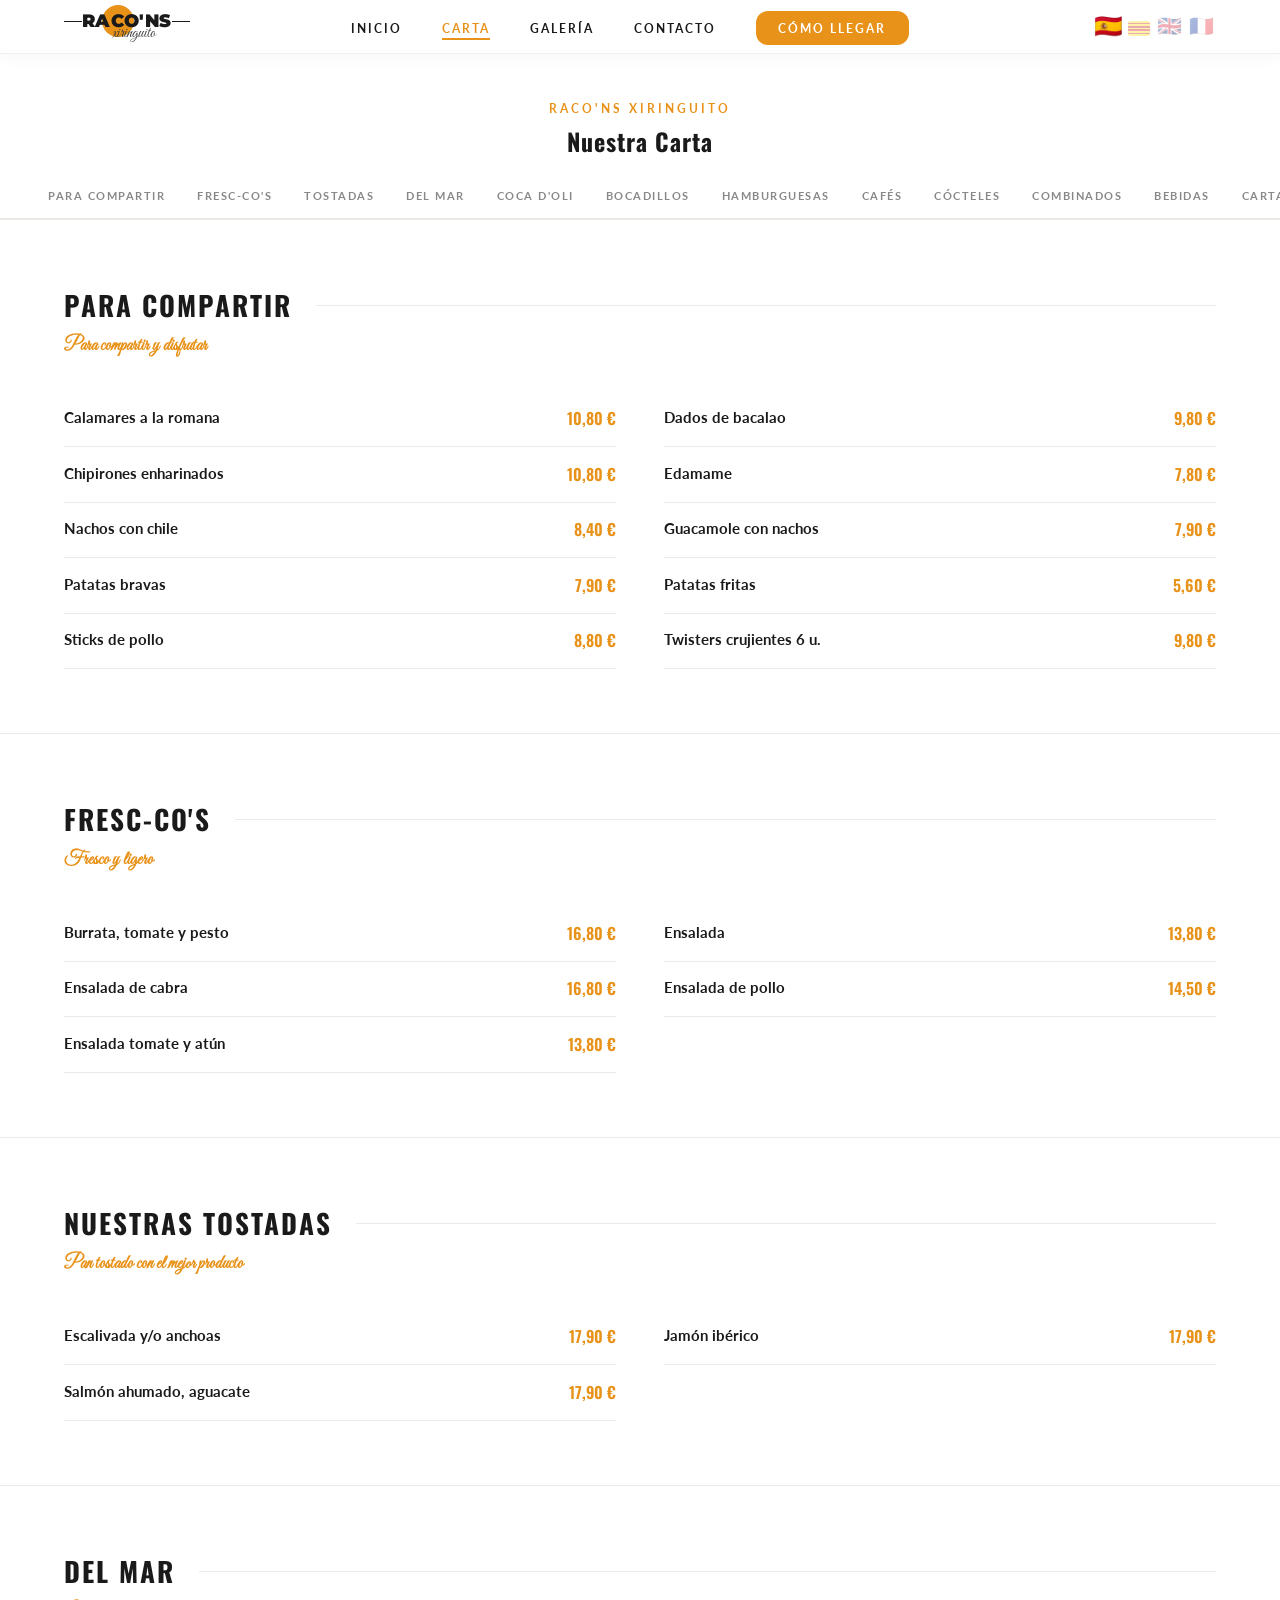
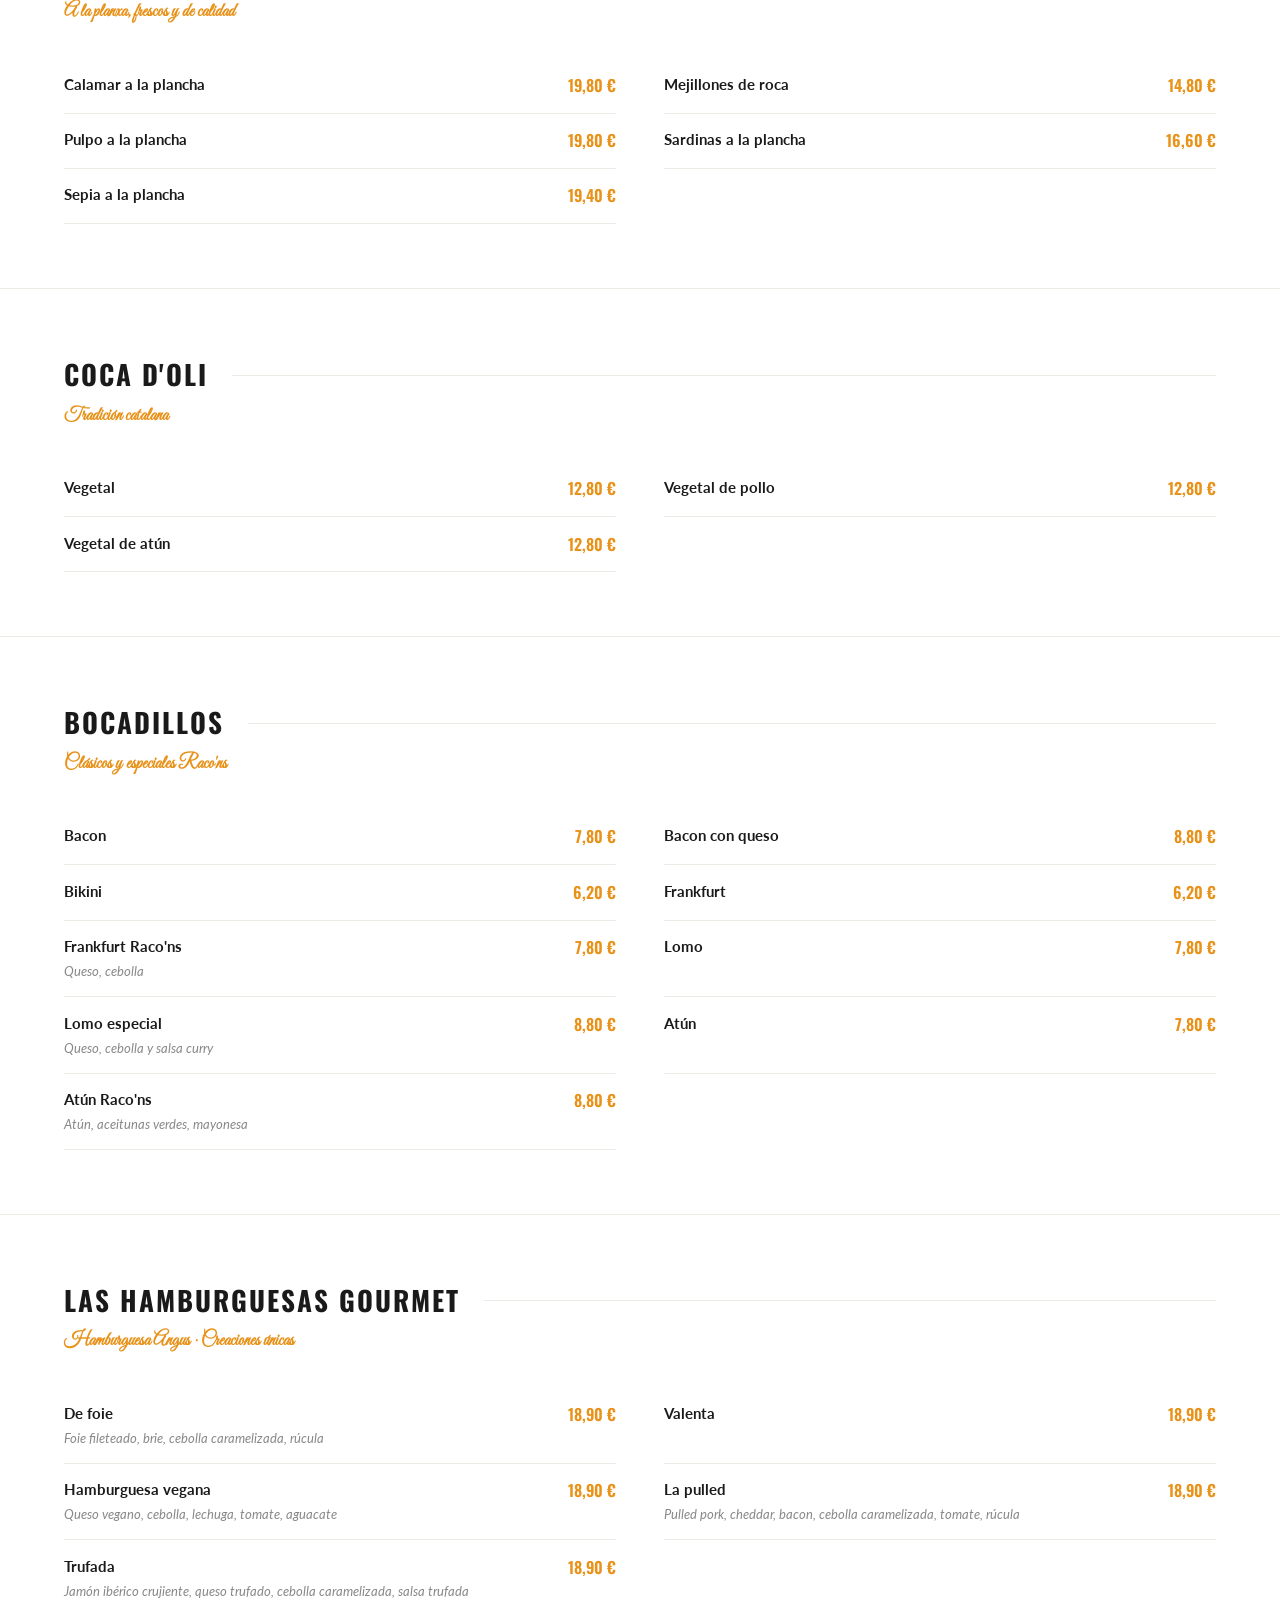
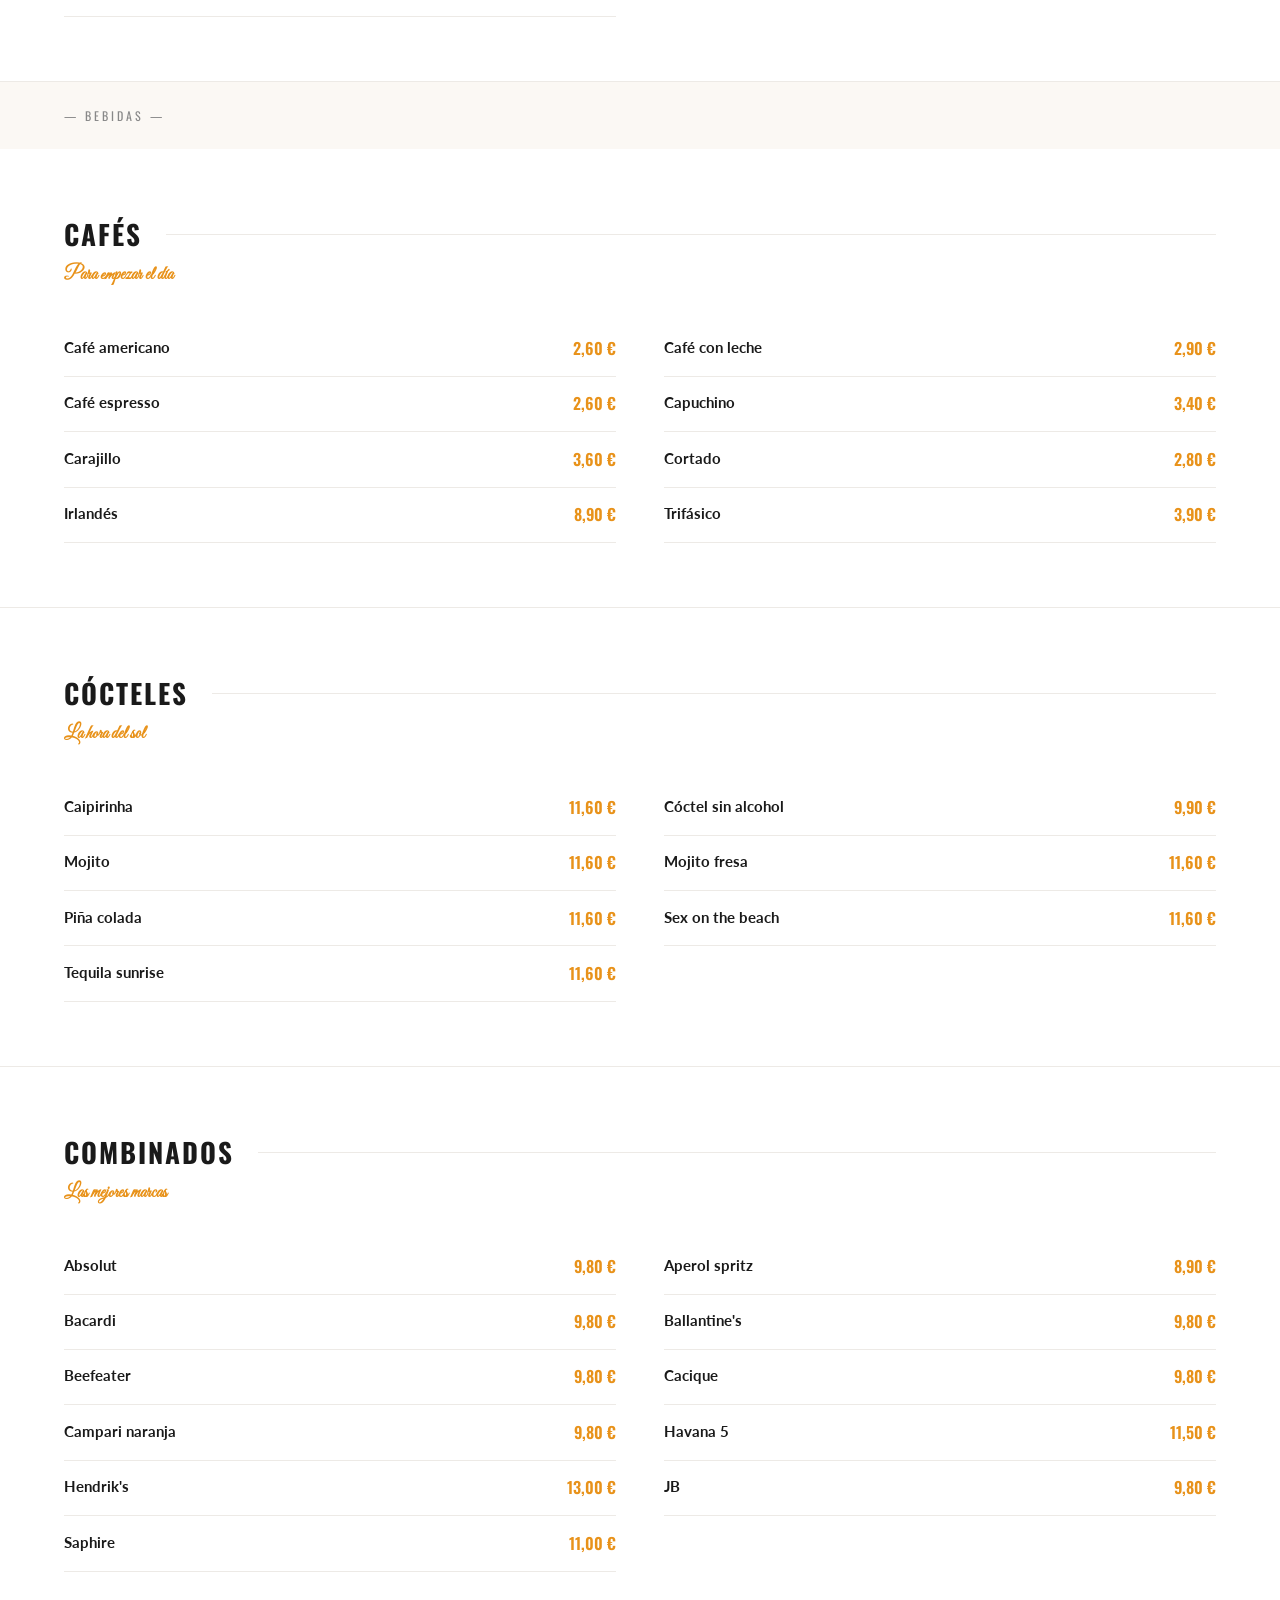
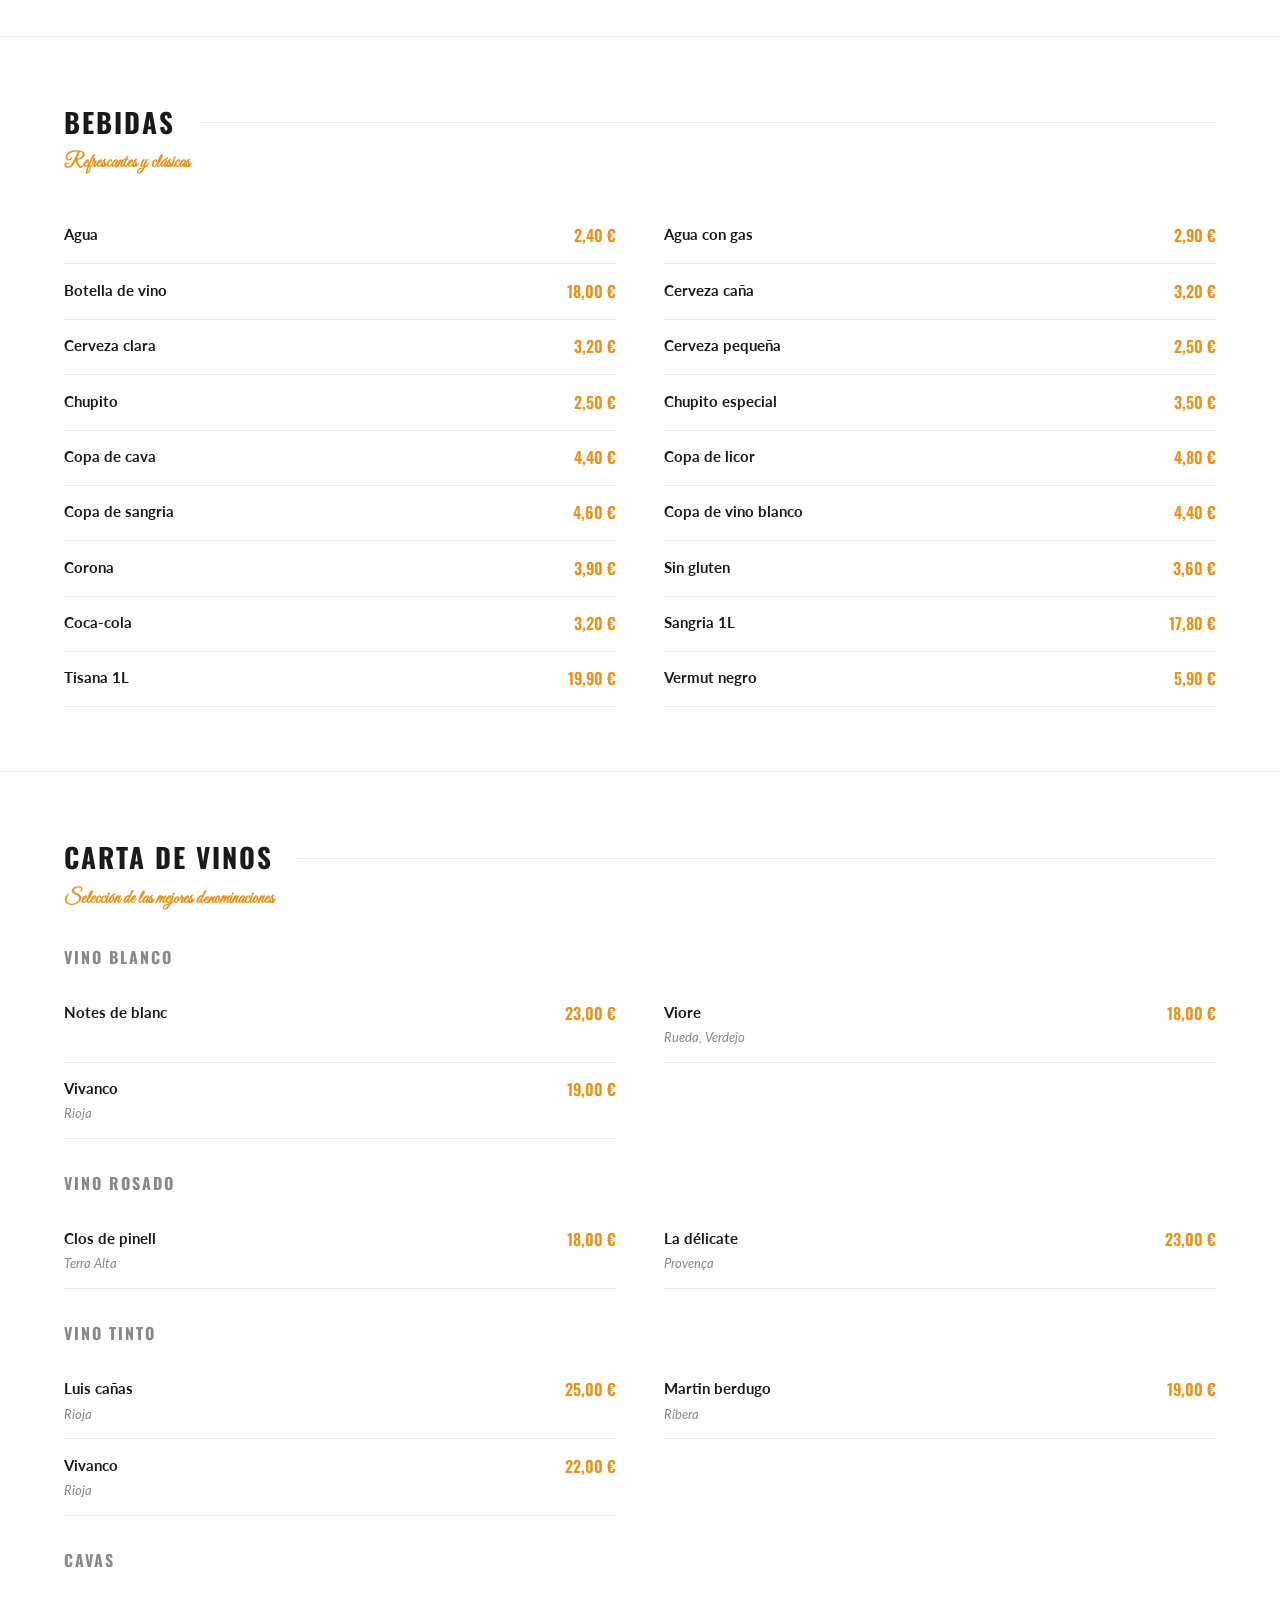
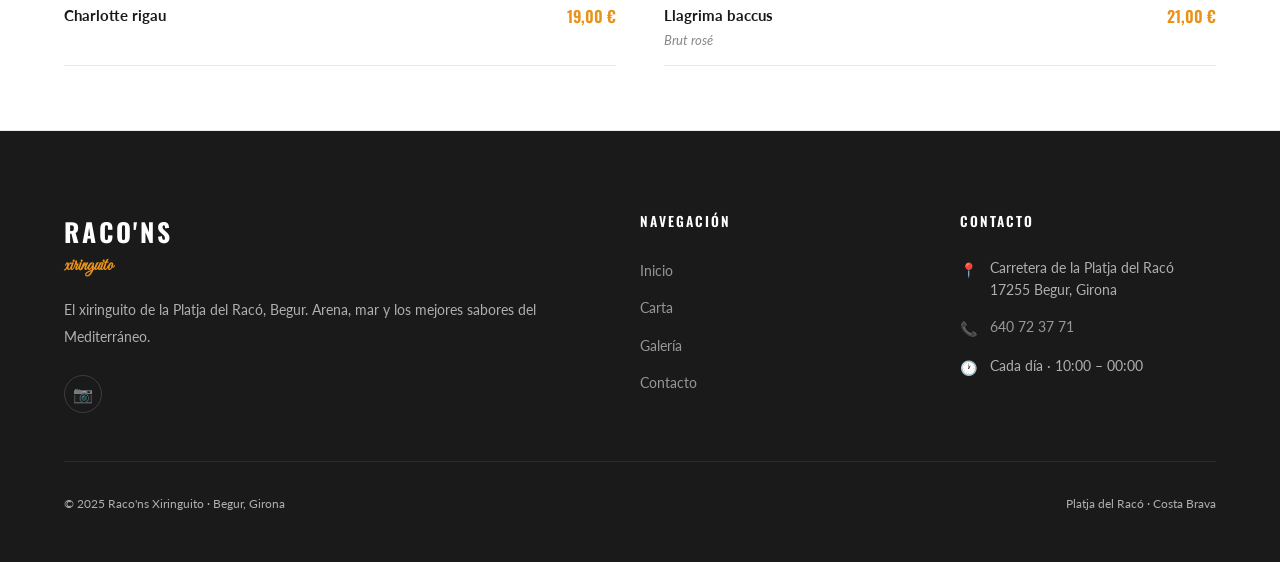
==== commit 186b69c5: "Add French language support Full FR translations for all pages and menu items. Added 🇫🇷 button to na" ====
--- a/carta.html
+++ b/carta.html
@@ -36,6 +36,7 @@
       <button class="lang-btn active" data-lang="es" title="Español">🇪🇸</button>
       <button class="lang-btn" data-lang="ca" title="Català"><span class="flag-ca"></span></button>
       <button class="lang-btn" data-lang="en" title="English">🇬🇧</button>
+      <button class="lang-btn" data-lang="fr" title="Français">🇫🇷</button>
     </div>
     <div class="hamburger">
       <span></span><span></span><span></span>
--- a/assets/css/styles.css
+++ b/assets/css/styles.css
@@ -134,8 +134,8 @@
 /* Bandera Catalunya CSS (Senyera: 4 franjes vermelles sobre groc) */
 .flag-ca {
   display: inline-block;
-  width: 1.35em;
-  height: 0.9em;
+  width: 22px;
+  height: 15px;
   border-radius: 2px;
   vertical-align: middle;
   background: repeating-linear-gradient(
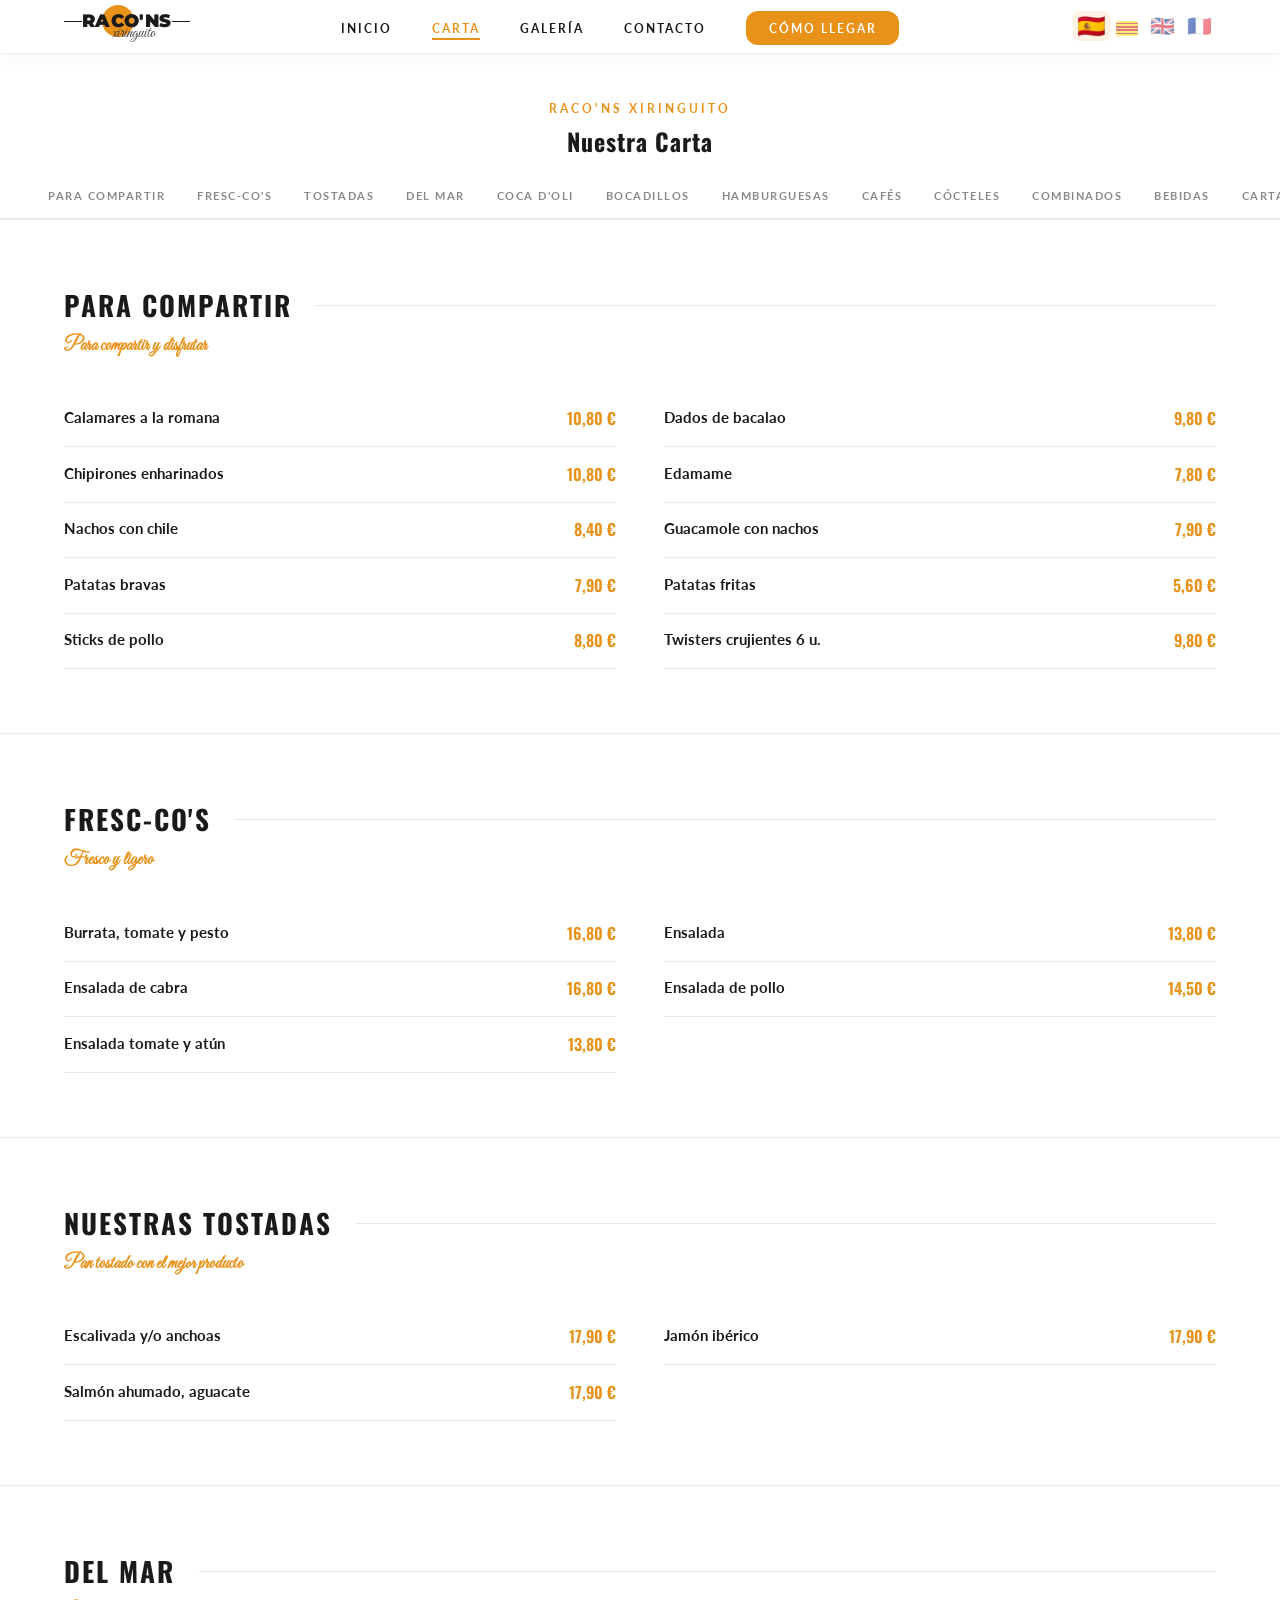
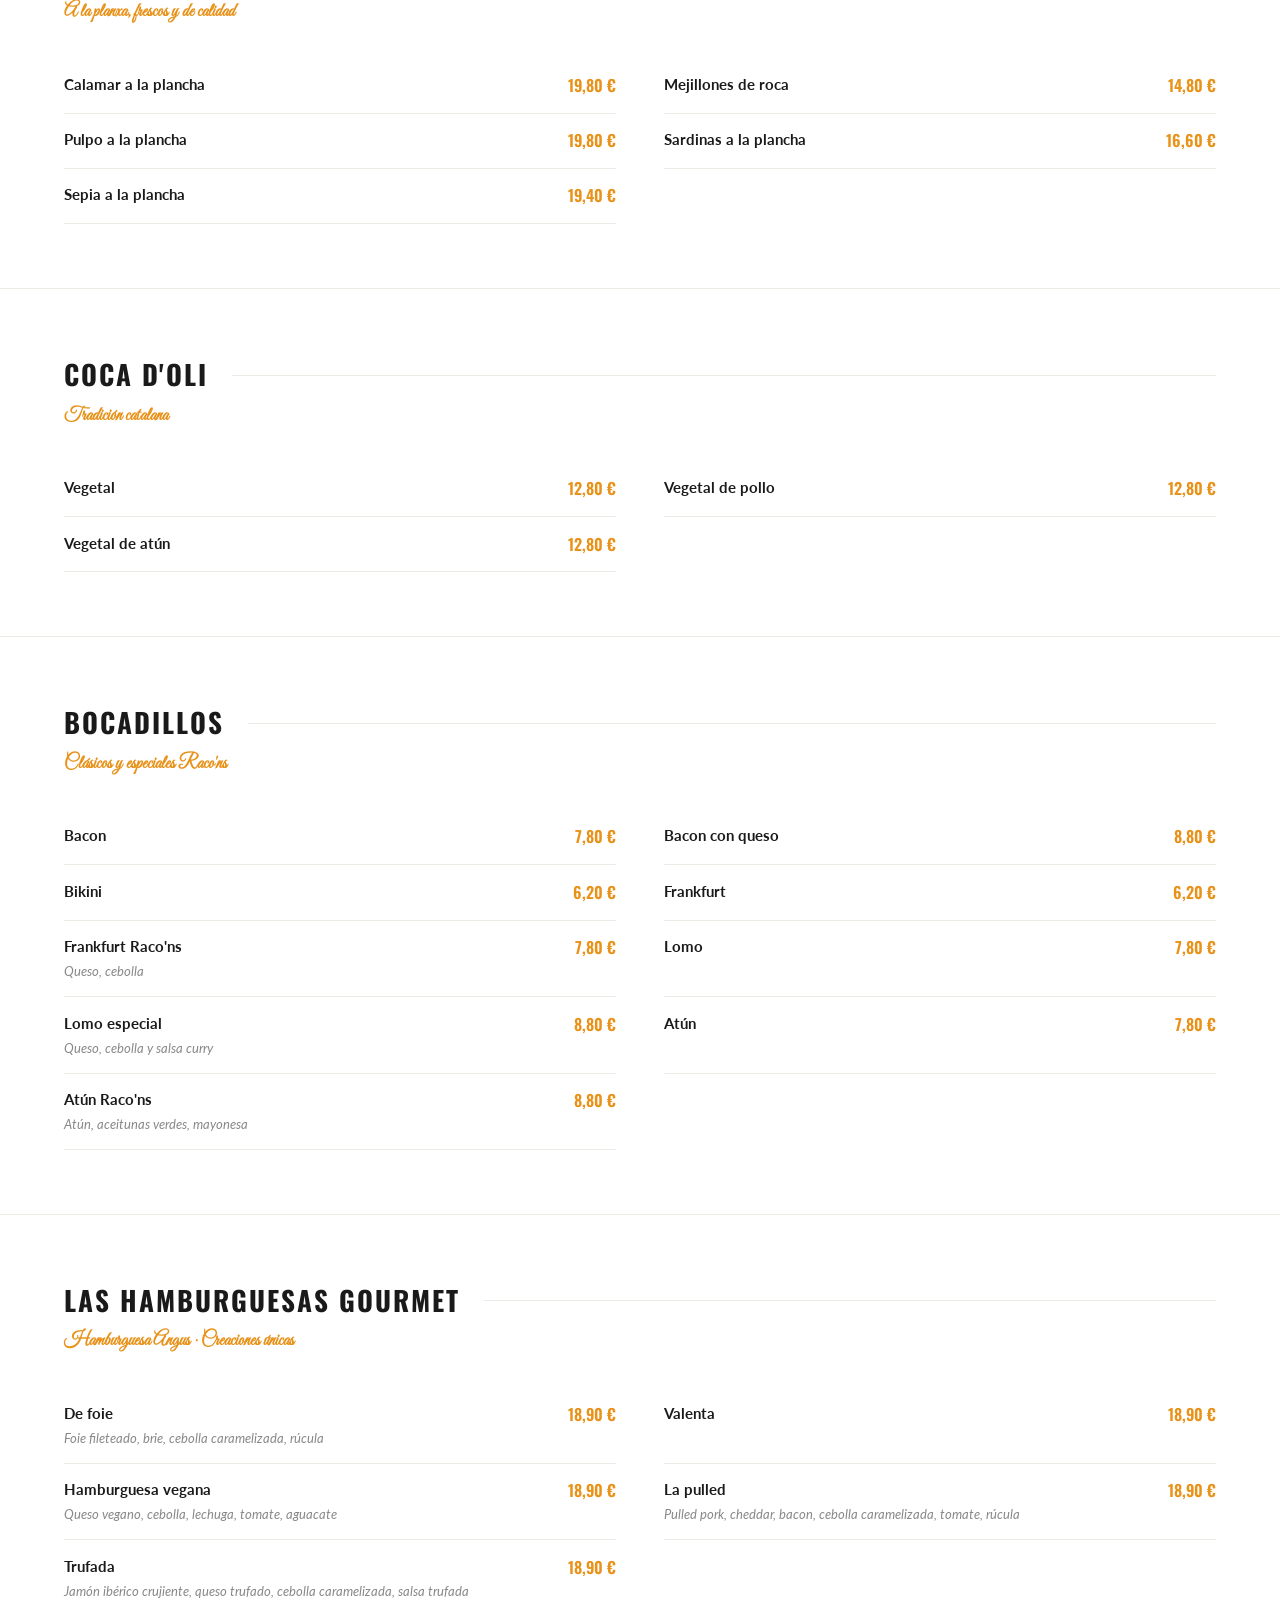
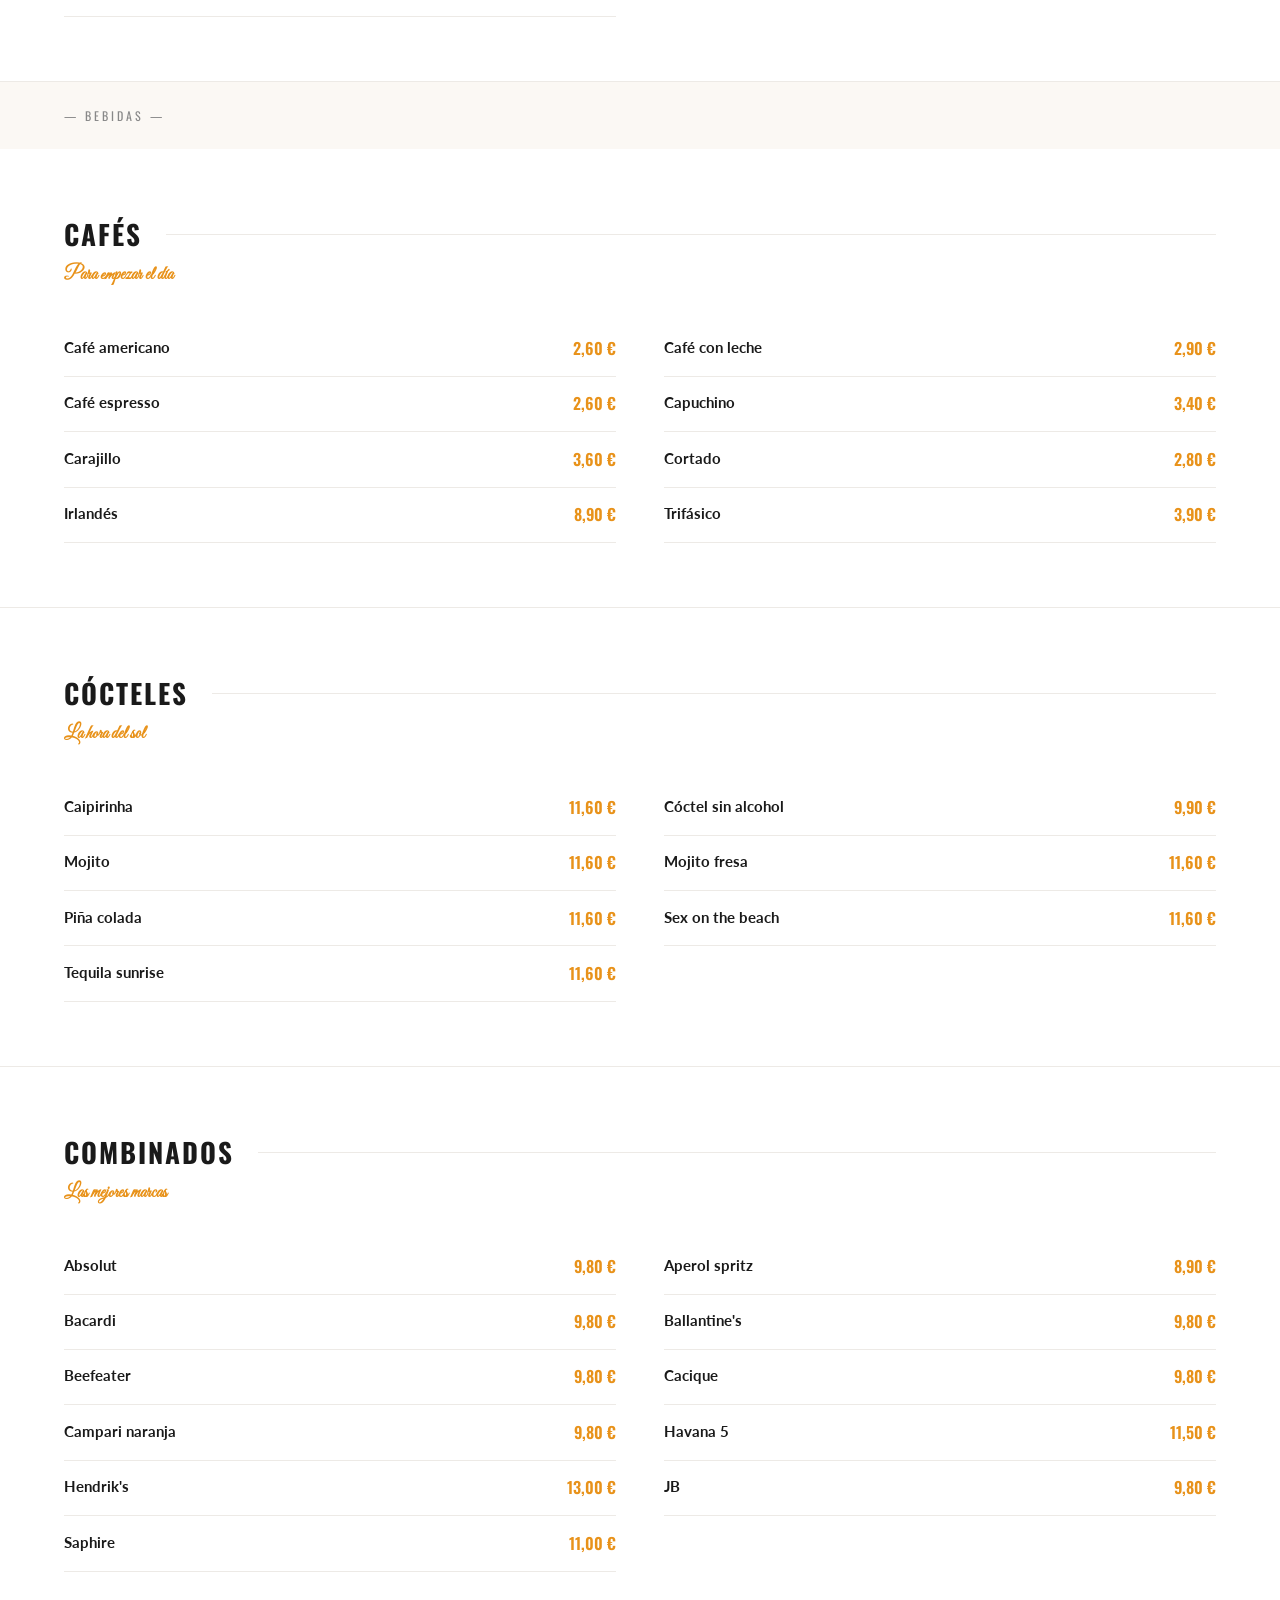
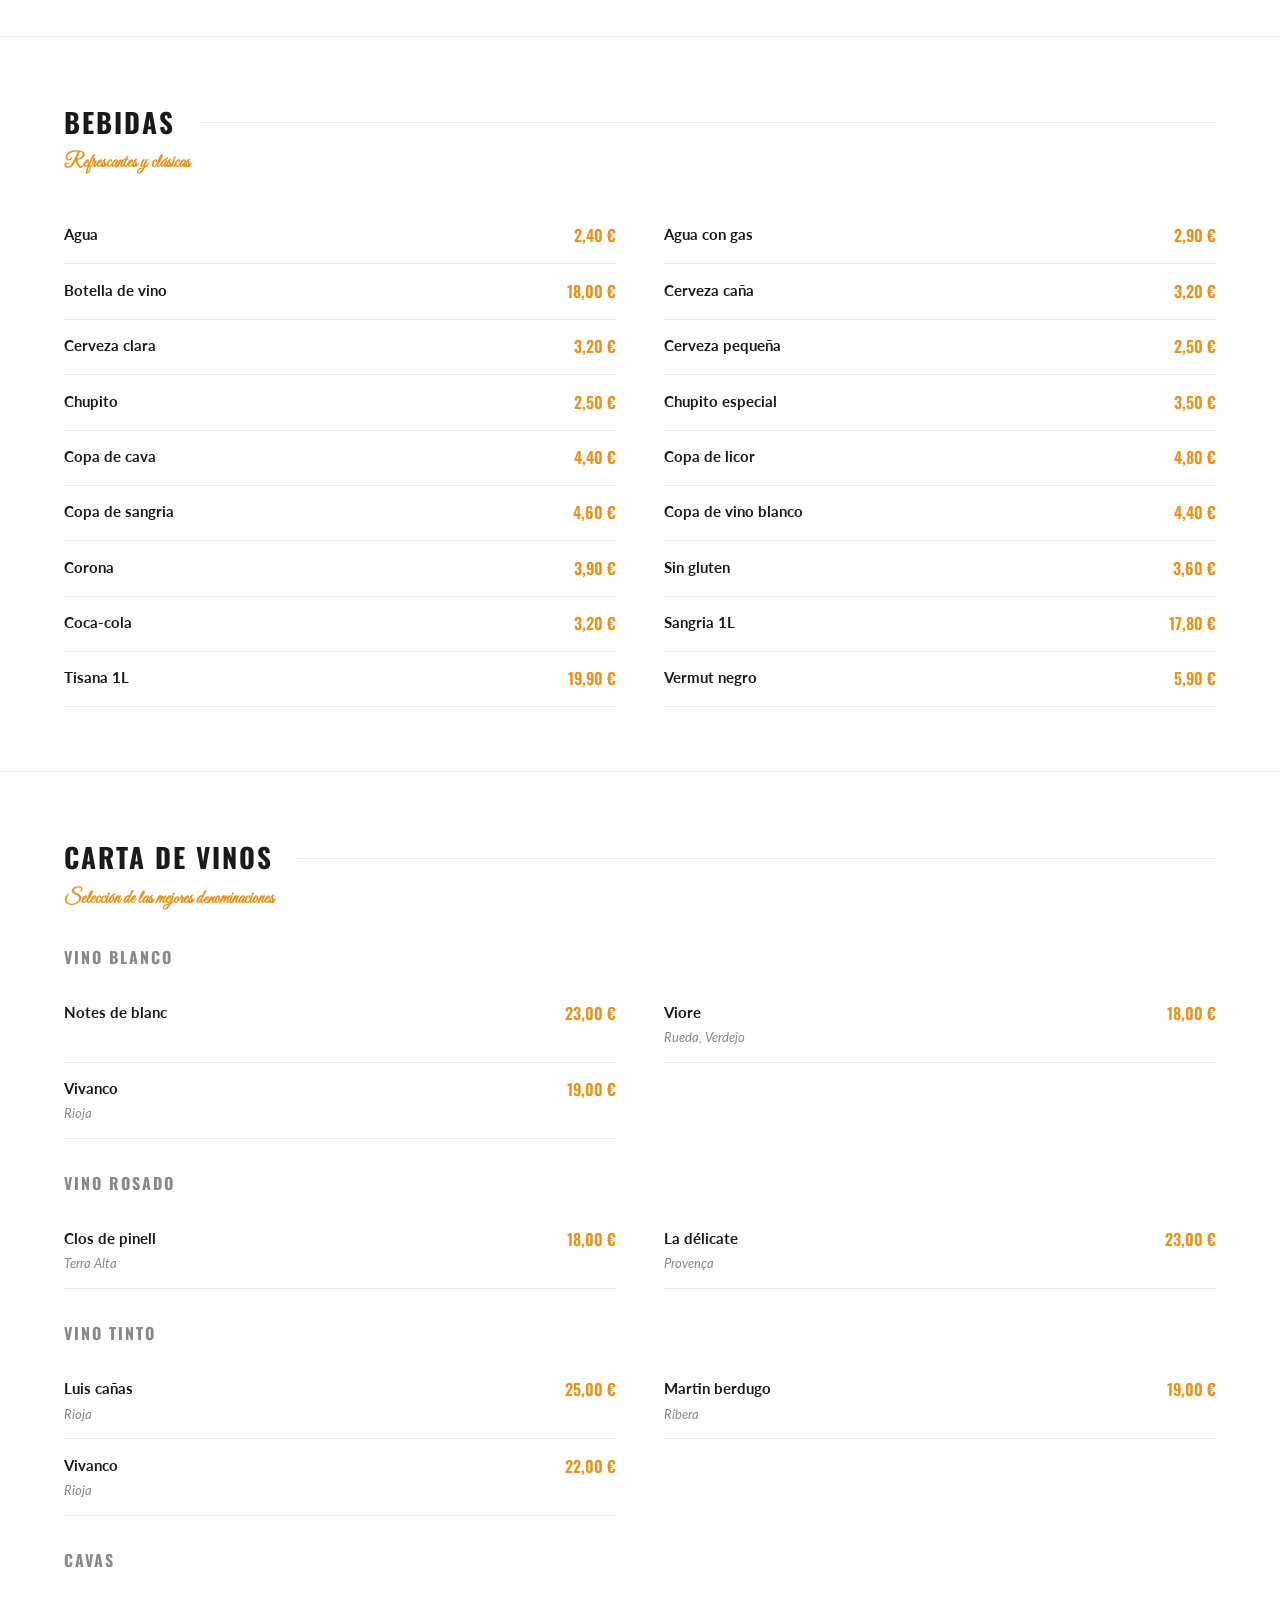
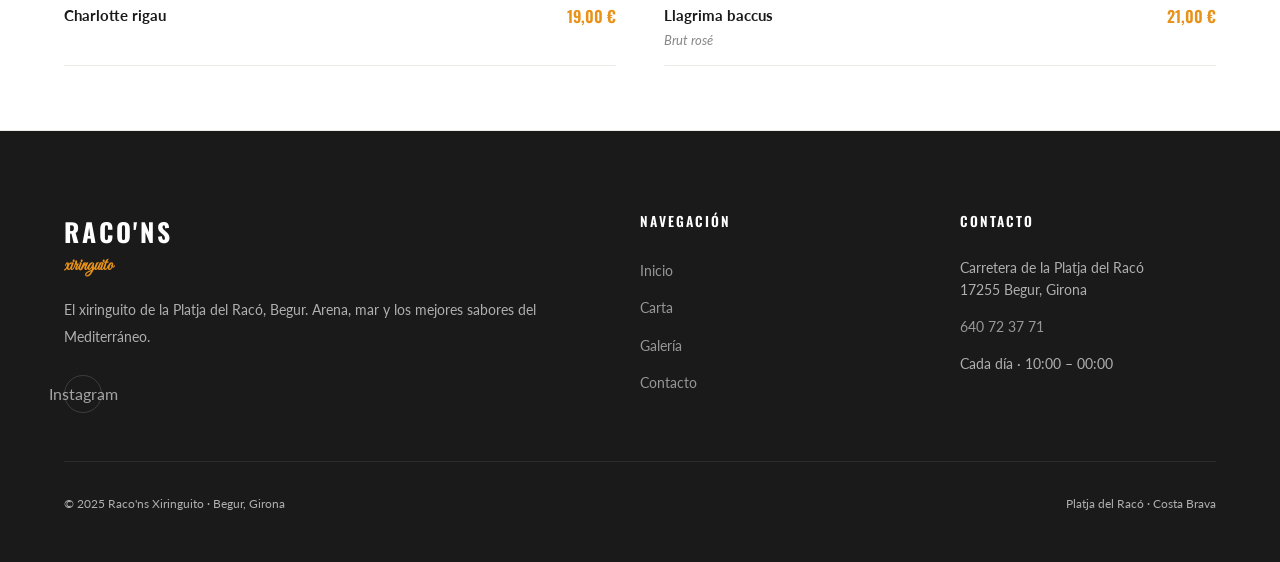
==== commit 722c3ae7: "Fix FR syntax errors, remove emojis, redesign about stats - Fix 3 French apostrophe syntax errors th" ====
--- a/carta.html
+++ b/carta.html
@@ -639,7 +639,7 @@
         <span class="footer-logo-sub">xiringuito</span>
         <p class="footer-desc" data-i18n="footer_desc">El xiringuito de la Platja del Racó, Begur. Arena, mar y los mejores sabores del Mediterráneo.</p>
         <div class="footer-social">
-          <a href="https://www.instagram.com/raconsxiringuito/" target="_blank" rel="noopener" title="Instagram">&#128247;</a>
+          <a href="https://www.instagram.com/raconsxiringuito/" target="_blank" rel="noopener" title="Instagram">Instagram</a>
         </div>
       </div>
       <div>
@@ -655,15 +655,15 @@
         <p class="footer-heading" data-i18n="footer_contact_heading">Contacto</p>
         <div class="footer-info">
           <div class="footer-info-item">
-            <span class="icon">📍</span>
+            
             <span>Carretera de la Platja del Racó<br>17255 Begur, Girona</span>
           </div>
           <div class="footer-info-item">
-            <span class="icon">📞</span>
+            
             <a href="tel:+34640723771">640 72 37 71</a>
           </div>
           <div class="footer-info-item">
-            <span class="icon">🕐</span>
+            
             <span data-i18n="footer_hours">Cada día · 10:00 – 00:00</span>
           </div>
         </div>
--- a/assets/css/styles.css
+++ b/assets/css/styles.css
@@ -122,14 +122,19 @@
   border: none;
   font-size: 1.25rem;
   cursor: pointer;
-  padding: 0.15rem 0.1rem;
+  padding: 0.2rem 0.25rem;
   line-height: 1;
-  opacity: 0.35;
+  opacity: 0.55;
   transition: opacity 0.2s ease, transform 0.2s ease;
-  border-radius: 4px;
-}
-.lang-btn:hover { opacity: 0.7; transform: scale(1.1); }
-.lang-btn.active { opacity: 1; transform: scale(1.15); }
+  border-radius: 6px;
+  -webkit-tap-highlight-color: transparent;
+}
+.lang-btn:hover { opacity: 0.85; transform: scale(1.1); }
+.lang-btn.active {
+  opacity: 1;
+  transform: scale(1.15);
+  background: rgba(232,146,26,0.12);
+}
 
 /* Bandera Catalunya CSS (Senyera: 4 franjes vermelles sobre groc) */
 .flag-ca {
@@ -598,6 +603,7 @@
   background: var(--black);
   padding: 6rem 0;
   overflow: hidden;
+  max-width: 100vw;
 }
 
 .gallery-strip-header {
@@ -612,16 +618,19 @@
   display: flex;
   gap: 1rem;
   overflow-x: auto;
+  overflow-y: hidden;
   padding: 0 4rem 1rem;
   scrollbar-width: none;
   cursor: grab;
+  -webkit-overflow-scrolling: touch;
+  box-sizing: border-box;
 }
 .gallery-scroll:active { cursor: grabbing; }
 .gallery-scroll::-webkit-scrollbar { display: none; }
 
 .gallery-thumb {
-  flex: 0 0 340px;
-  height: 240px;
+  flex: 0 0 300px;
+  height: 220px;
   overflow: hidden;
   border-radius: 12px;
 }
@@ -647,6 +656,40 @@
 }
 
 .gallery-thumb:hover img { transform: scale(1.11); }
+
+/* ========================
+   INFO STRIP (contacto)
+======================== */
+.info-strip {
+  background: var(--cream);
+  padding: 3.5rem 4rem;
+}
+.info-strip-grid {
+  display: grid;
+  grid-template-columns: repeat(3, 1fr);
+  gap: 2rem;
+  max-width: 900px;
+  margin: 0 auto;
+  text-align: center;
+}
+.info-strip-item {
+  padding: 1.5rem 1rem;
+  border-left: 2px solid var(--orange);
+  text-align: left;
+}
+.info-strip-title {
+  font-family: 'Oswald', sans-serif;
+  letter-spacing: 1px;
+  font-size: 1rem;
+  margin-bottom: 0.5rem;
+  color: var(--black);
+  text-transform: uppercase;
+}
+.info-strip-desc {
+  font-size: 0.9rem;
+  color: var(--gray);
+  line-height: 1.7;
+}
 
 /* ========================
    CTA BANNER
@@ -1114,27 +1157,80 @@
   .carta-tabs-inner { padding: 0 1.5rem; }
   .gallery-strip-header { padding: 0 2rem; }
   .gallery-scroll { padding: 0 2rem 1rem; }
+  .gallery-strip-cta { padding: 2rem 4rem 0; }
+  .info-strip { padding: 3rem 2rem; }
 }
 
 @media (max-width: 768px) {
-  nav { padding: 1rem 1.5rem; }
-
+  /* ── Nav móvil: 2 filas ── */
+  nav {
+    padding: 0;
+    flex-wrap: wrap;
+    overflow: visible;
+  }
+  .nav-logo {
+    order: 1;
+    padding: 0.65rem 1.25rem;
+    flex-shrink: 0;
+  }
+  .lang-switcher {
+    order: 2;
+    margin-left: auto;
+    padding: 0.65rem 1.25rem;
+  }
+  .hamburger { display: none !important; }
+
+  /* Fila links — ocupa ancho completo */
   .nav-links {
-    position: fixed;
-    top: 0; right: -100%;
-    width: 280px; height: 100vh;
-    background: var(--white);
-    flex-direction: column;
-    padding: 6rem 2rem 2rem;
-    gap: 0;
-    transition: right 0.3s ease;
-    box-shadow: -5px 0 30px rgba(0,0,0,0.12);
+    order: 3;
+    position: static !important;
+    top: auto !important; right: auto !important;
+    width: 100% !important;
+    height: auto !important;
+    min-height: 0 !important;
+    flex-direction: row !important;
+    display: flex !important;
+    gap: 0 !important;
+    padding: 0 !important;
+    background: rgba(255,255,255,0.97) !important;
+    box-shadow: none !important;
+    border-top: 1px solid rgba(0,0,0,0.08);
+    overflow-x: auto;
+    overflow-y: hidden;
+    scrollbar-width: none;
+    -webkit-overflow-scrolling: touch;
+    transition: none !important;
+    transform: none !important;
   }
-
-  .nav-links.open { right: 0; }
-  .nav-links li { border-bottom: 1px solid var(--light-gray); }
-  .nav-links a { display: block; padding: 1rem 0; font-size: 0.95rem; }
-  .hamburger { display: flex; }
+  .nav-links::-webkit-scrollbar { display: none; }
+  .nav-links li {
+    flex: 1 1 0;
+    min-width: 0;
+    border-bottom: none !important;
+    border-right: 1px solid rgba(0,0,0,0.06);
+    display: flex;
+  }
+  .nav-links li:last-child { border-right: none; }
+  .nav-links a {
+    display: flex !important;
+    align-items: center;
+    justify-content: center;
+    width: 100%;
+    padding: 0.6rem 0.4rem !important;
+    font-size: 0.58rem !important;
+    letter-spacing: 1px;
+    color: var(--black) !important;
+    white-space: nowrap;
+  }
+  .nav-links a::after { display: none !important; }
+  .nav-links a.active,
+  .nav-links a:hover { color: var(--orange) !important; }
+  .nav-cta {
+    background: var(--orange) !important;
+    color: var(--white) !important;
+    border-radius: 0 !important;
+    padding: 0.6rem 0.4rem !important;
+  }
 
   /* Nav logo más pequeño en móvil */
   .logo-mark-sm .lm-name  { font-size: 0.95rem; }
@@ -1143,7 +1239,7 @@
   .logo-mark-sm .lm-sub   { font-size: 0.82rem; }
 
   /* Hero móvil */
-  .hero { padding: 100px 1.5rem 4rem; }
+  .hero { padding: 115px 1.5rem 4rem; }
   .hero-logo-img { max-width: 260px; }
   .logo-mark-lg .lm-name  { font-size: 2.4rem; }
   .logo-mark-lg .lm-circle { width: 75px; height: 75px; }
@@ -1156,7 +1252,7 @@
   .carta-items { grid-template-columns: 1fr; }
   .gallery-masonry { columns: 1; padding: 0 1.5rem 4rem; }
   .gallery-filters { padding: 1.5rem; }
-  .page-header { padding: 90px 1.5rem 0.75rem; }
+  .page-header { padding: 105px 1.5rem 0.75rem; }
   .carta-section { padding: 2rem 1.25rem; }
   .carta-tabs-inner { padding: 0 0.75rem; }
   .carta-section-title { font-size: 1.2rem; }
@@ -1173,4 +1269,21 @@
 
   /* Contacto móvil */
   .contacto-info-panel { padding: 3rem 1.5rem; }
-}
+
+  /* Info strip móvil */
+  .info-strip { padding: 2.5rem 1.5rem; }
+  .info-strip-grid { grid-template-columns: 1fr; gap: 0; }
+  .info-strip-item { border-left: none; border-bottom: 1px solid rgba(0,0,0,0.08); padding: 1.25rem 0; }
+  .info-strip-item:last-child { border-bottom: none; }
+
+  /* Carrusel fotos móvil */
+  .gallery-strip { padding: 3.5rem 0; }
+  .gallery-strip-header { padding: 0 1.5rem; margin-bottom: 1.5rem; }
+  .gallery-scroll { padding: 0 1.5rem 1rem; gap: 0.75rem; }
+  .gallery-thumb { flex: 0 0 220px; height: 160px; }
+  .gallery-strip-cta { padding: 1.5rem 1.5rem 0; }
+  .gallery-thumb img,
+  .gallery-masonry-item img { transform: none; }
+  .gallery-thumb:hover img,
+  .gallery-masonry-item:hover img { transform: none; }
+}
